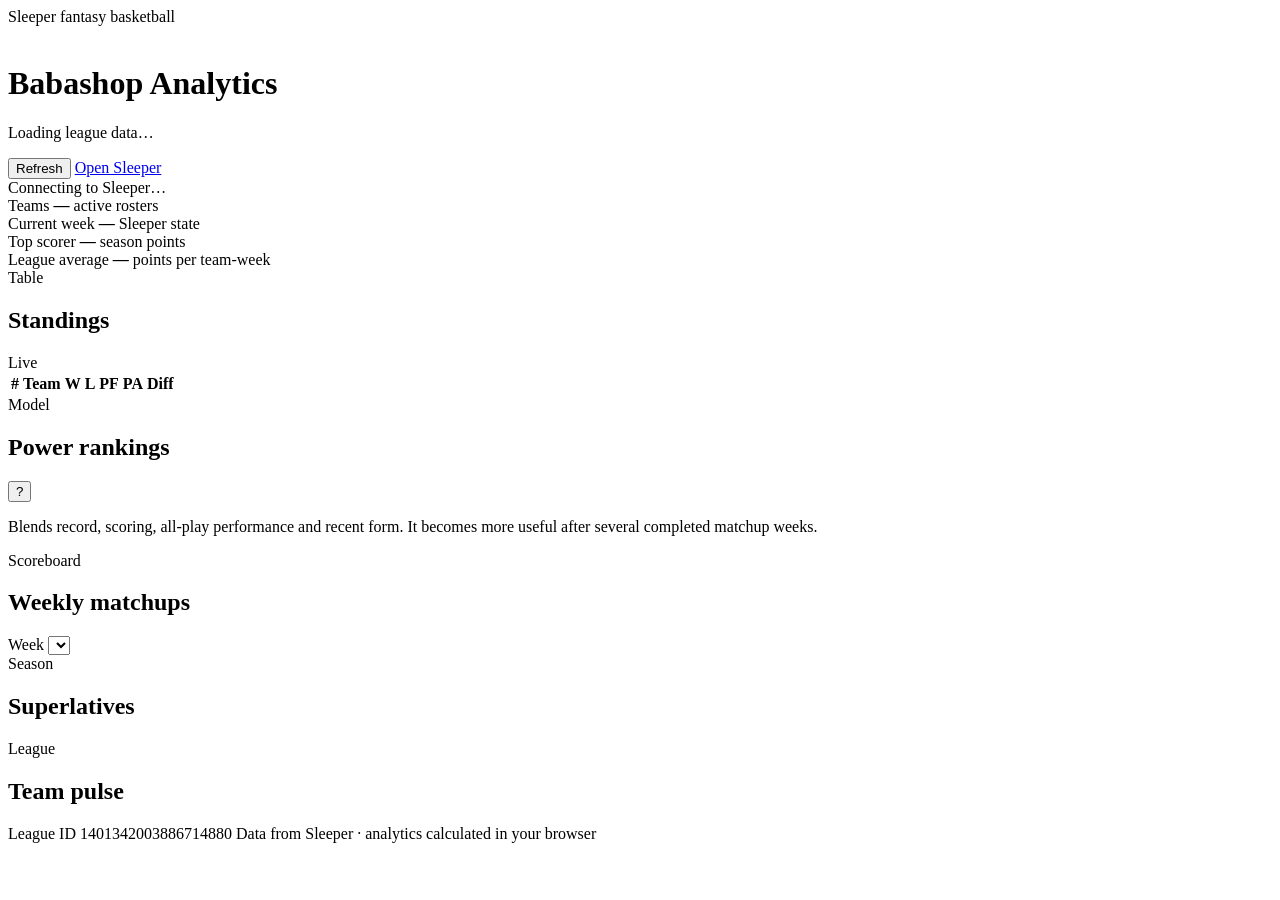
==== index.html @ 0dc66fd7 "Add initial analytics dashboard markup" ====
<!doctype html>
<html lang="en">
<head>
  <meta charset="utf-8" />
  <meta name="viewport" content="width=device-width, initial-scale=1" />
  <meta name="theme-color" content="#0b0d12" />
  <title>Babashop — Sleeper Basketball Analytics</title>
  <meta name="description" content="Simple Sleeper fantasy basketball analytics for the Babashop league." />
  <link rel="stylesheet" href="styles.css" />
</head>
<body>
  <div class="app-shell">
    <header class="hero">
      <div class="hero-copy">
        <div class="eyebrow">Sleeper fantasy basketball</div>
        <div class="league-heading">
          <img id="leagueAvatar" class="league-avatar hidden" alt="" />
          <div>
            <h1 id="leagueName">Babashop Analytics</h1>
            <p id="leagueMeta" class="muted">Loading league data…</p>
          </div>
        </div>
      </div>
      <div class="hero-actions">
        <button id="refreshButton" class="button button-secondary" type="button">Refresh</button>
        <a id="sleeperLink" class="button" href="https://sleeper.com" target="_blank" rel="noreferrer">Open Sleeper</a>
      </div>
    </header>

    <div id="statusBanner" class="status-banner" role="status">Connecting to Sleeper…</div>

    <main id="dashboard" class="dashboard hidden">
      <section class="summary-grid" aria-label="League summary">
        <article class="stat-card">
          <span class="stat-label">Teams</span>
          <strong id="teamCount" class="stat-value">—</strong>
          <span class="stat-note">active rosters</span>
        </article>
        <article class="stat-card">
          <span class="stat-label">Current week</span>
          <strong id="currentWeek" class="stat-value">—</strong>
          <span id="weekNote" class="stat-note">Sleeper state</span>
        </article>
        <article class="stat-card">
          <span class="stat-label">Top scorer</span>
          <strong id="topScorer" class="stat-value stat-value-text">—</strong>
          <span id="topScorerNote" class="stat-note">season points</span>
        </article>
        <article class="stat-card">
          <span class="stat-label">League average</span>
          <strong id="leagueAverage" class="stat-value">—</strong>
          <span class="stat-note">points per team-week</span>
        </article>
      </section>

      <section class="panel-grid panel-grid-wide">
        <article class="panel">
          <div class="section-heading">
            <div>
              <div class="eyebrow">Table</div>
              <h2>Standings</h2>
            </div>
            <span class="pill">Live</span>
          </div>
          <div class="table-wrap">
            <table>
              <thead>
                <tr>
                  <th>#</th>
                  <th>Team</th>
                  <th>W</th>
                  <th>L</th>
                  <th>PF</th>
                  <th>PA</th>
                  <th>Diff</th>
                </tr>
              </thead>
              <tbody id="standingsBody"></tbody>
            </table>
          </div>
        </article>

        <article class="panel">
          <div class="section-heading">
            <div>
              <div class="eyebrow">Model</div>
              <h2>Power rankings</h2>
            </div>
            <button id="powerInfoButton" class="icon-button" type="button" aria-label="How power rankings work">?</button>
          </div>
          <p id="powerInfo" class="panel-note hidden">Blends record, scoring, all-play performance and recent form. It becomes more useful after several completed matchup weeks.</p>
          <div id="powerRankings" class="ranking-list"></div>
        </article>
      </section>

      <section class="panel-grid">
        <article class="panel">
          <div class="section-heading section-heading-wrap">
            <div>
              <div class="eyebrow">Scoreboard</div>
              <h2>Weekly matchups</h2>
            </div>
            <label class="select-label">
              <span>Week</span>
              <select id="weekSelect"></select>
            </label>
          </div>
          <div id="matchups" class="matchup-list"></div>
        </article>

        <article class="panel">
          <div class="section-heading">
            <div>
              <div class="eyebrow">Season</div>
              <h2>Superlatives</h2>
            </div>
          </div>
          <div id="superlatives" class="superlative-list"></div>
        </article>
      </section>

      <section class="panel">
        <div class="section-heading">
          <div>
            <div class="eyebrow">League</div>
            <h2>Team pulse</h2>
          </div>
        </div>
        <div id="teamGrid" class="team-grid"></div>
      </section>

      <footer class="footer">
        <span>League ID 1401342003886714880</span>
        <span>Data from Sleeper · analytics calculated in your browser</span>
      </footer>
    </main>
  </div>

  <script src="app.js" defer></script>
</body>
</html>
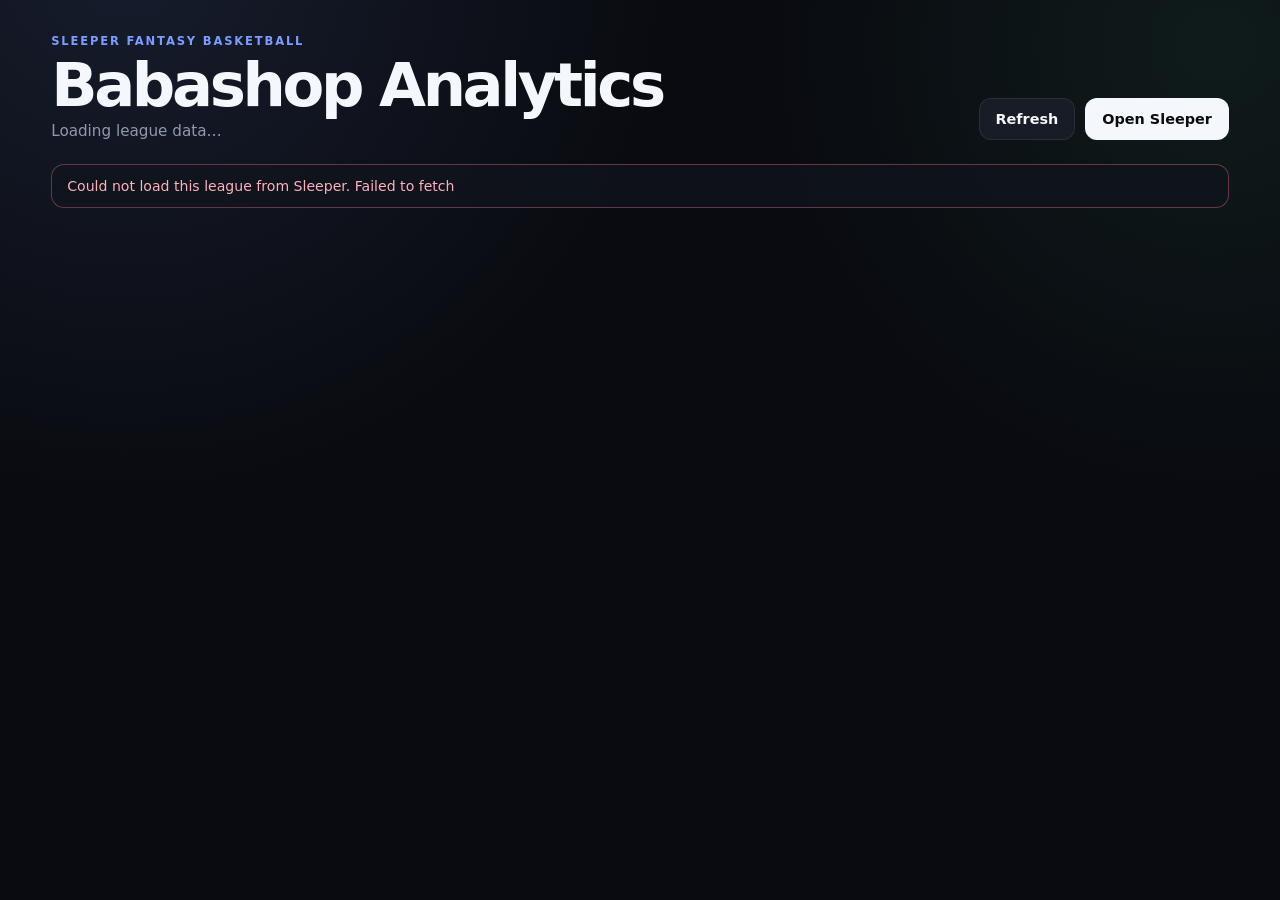
==== commit e50bdf50: "Add draft grades panel and power ranking details" ====
--- a/index.html
+++ b/index.html
@@ -88,9 +88,21 @@
             </div>
             <button id="powerInfoButton" class="icon-button" type="button" aria-label="How power rankings work">?</button>
           </div>
-          <p id="powerInfo" class="panel-note hidden">Blends record, scoring, all-play performance and recent form. It becomes more useful after several completed matchup weeks.</p>
+          <p id="powerInfo" class="panel-note hidden">Preseason rankings use the draft grade. Once games start, the model shifts to record, scoring, all-play performance and recent form; draft strength fades out over the first few scored weeks.</p>
           <div id="powerRankings" class="ranking-list"></div>
         </article>
+      </section>
+
+      <section class="panel">
+        <div class="section-heading">
+          <div>
+            <div class="eyebrow">Draft</div>
+            <h2>Draft grades</h2>
+          </div>
+          <button id="draftInfoButton" class="icon-button" type="button" aria-label="How draft grades work">?</button>
+        </div>
+        <p id="draftInfo" class="panel-note hidden">League-relative grades based mostly on draft value versus Sleeper's player-rank signal, with a smaller positional-balance adjustment. Early reaches count more than late reaches. Picks without usable rank data are excluded instead of guessed.</p>
+        <div id="draftGrades" class="ranking-list"></div>
       </section>
 
       <section class="panel-grid">
--- a/styles.css
+++ b/styles.css
@@ -0,0 +1,331 @@
+:root {
+  color-scheme: dark;
+  --bg: #090b10;
+  --surface: #11151d;
+  --surface-2: #171c26;
+  --surface-3: #1d2430;
+  --line: rgba(255, 255, 255, 0.08);
+  --line-strong: rgba(255, 255, 255, 0.14);
+  --text: #f4f7fb;
+  --muted: #8f9aae;
+  --accent: #7c9cff;
+  --accent-soft: rgba(124, 156, 255, 0.14);
+  --positive: #5bd6a2;
+  --negative: #ff7d8f;
+  --warning: #f5c66d;
+  --radius: 18px;
+  --shadow: 0 18px 55px rgba(0, 0, 0, 0.28);
+}
+
+* { box-sizing: border-box; }
+
+html { background: var(--bg); }
+
+body {
+  margin: 0;
+  min-height: 100vh;
+  font-family: Inter, ui-sans-serif, system-ui, -apple-system, BlinkMacSystemFont, "Segoe UI", sans-serif;
+  background:
+    radial-gradient(circle at 10% -5%, rgba(124, 156, 255, 0.12), transparent 34rem),
+    radial-gradient(circle at 95% 5%, rgba(91, 214, 162, 0.08), transparent 28rem),
+    var(--bg);
+  color: var(--text);
+}
+
+button, select, a { font: inherit; }
+a { color: inherit; }
+
+.hidden { display: none !important; }
+.muted { color: var(--muted); }
+
+.app-shell {
+  width: min(1440px, 100%);
+  margin: 0 auto;
+  padding: 34px clamp(16px, 4vw, 52px) 48px;
+}
+
+.hero {
+  display: flex;
+  align-items: flex-end;
+  justify-content: space-between;
+  gap: 24px;
+  margin-bottom: 24px;
+}
+
+.hero-copy { min-width: 0; }
+
+.eyebrow {
+  margin-bottom: 8px;
+  color: var(--accent);
+  font-size: 0.72rem;
+  font-weight: 800;
+  letter-spacing: 0.16em;
+  text-transform: uppercase;
+}
+
+.league-heading {
+  display: flex;
+  align-items: center;
+  gap: 14px;
+}
+
+.league-avatar,
+.team-avatar {
+  flex: 0 0 auto;
+  border: 1px solid var(--line-strong);
+  border-radius: 14px;
+  background: var(--surface-2);
+  object-fit: cover;
+}
+
+.league-avatar { width: 56px; height: 56px; }
+.team-avatar { width: 38px; height: 38px; border-radius: 12px; }
+
+h1, h2, p { margin-top: 0; }
+
+h1 {
+  margin-bottom: 6px;
+  font-size: clamp(2rem, 5vw, 3.8rem);
+  line-height: 0.98;
+  letter-spacing: -0.055em;
+}
+
+h2 {
+  margin-bottom: 0;
+  font-size: 1.15rem;
+  letter-spacing: -0.02em;
+}
+
+.hero p { margin-bottom: 0; font-size: 0.95rem; }
+
+.hero-actions {
+  display: flex;
+  gap: 10px;
+  flex: 0 0 auto;
+}
+
+.button,
+.icon-button {
+  border: 1px solid transparent;
+  cursor: pointer;
+  transition: transform 140ms ease, border-color 140ms ease, background 140ms ease;
+}
+
+.button {
+  display: inline-flex;
+  align-items: center;
+  justify-content: center;
+  min-height: 42px;
+  padding: 0 16px;
+  border-radius: 12px;
+  background: var(--text);
+  color: #0a0c10;
+  font-size: 0.9rem;
+  font-weight: 800;
+  text-decoration: none;
+}
+
+.button-secondary { background: var(--surface-2); color: var(--text); border-color: var(--line); }
+.button:hover, .icon-button:hover { transform: translateY(-1px); border-color: var(--line-strong); }
+.button:disabled { cursor: default; opacity: 0.6; transform: none; }
+
+.status-banner {
+  margin-bottom: 18px;
+  padding: 13px 15px;
+  border: 1px solid var(--line);
+  border-radius: 13px;
+  background: rgba(17, 21, 29, 0.74);
+  color: var(--muted);
+  font-size: 0.88rem;
+}
+
+.status-banner.error { border-color: rgba(255, 125, 143, 0.35); color: #ffb0bd; }
+.status-banner.success { border-color: rgba(91, 214, 162, 0.24); color: #a7efd0; }
+
+.dashboard { display: grid; gap: 18px; }
+
+.summary-grid {
+  display: grid;
+  grid-template-columns: repeat(4, minmax(0, 1fr));
+  gap: 12px;
+}
+
+.stat-card,
+.panel {
+  border: 1px solid var(--line);
+  background: linear-gradient(180deg, rgba(23, 28, 38, 0.94), rgba(15, 18, 25, 0.96));
+  box-shadow: var(--shadow);
+}
+
+.stat-card {
+  min-height: 138px;
+  padding: 20px;
+  border-radius: 16px;
+  display: flex;
+  flex-direction: column;
+  justify-content: flex-end;
+}
+
+.stat-label, .stat-note { color: var(--muted); }
+.stat-label { margin-bottom: auto; font-size: 0.78rem; font-weight: 700; text-transform: uppercase; letter-spacing: 0.08em; }
+.stat-value { margin: 12px 0 4px; font-size: 2rem; line-height: 1; letter-spacing: -0.05em; }
+.stat-value-text { font-size: clamp(1.25rem, 2.5vw, 1.9rem); overflow: hidden; text-overflow: ellipsis; white-space: nowrap; }
+.stat-note { font-size: 0.78rem; }
+
+.panel-grid {
+  display: grid;
+  grid-template-columns: minmax(0, 1.2fr) minmax(320px, 0.8fr);
+  gap: 18px;
+}
+
+.panel-grid-wide { grid-template-columns: minmax(0, 1.35fr) minmax(320px, 0.65fr); }
+
+.panel { padding: 22px; border-radius: var(--radius); overflow: hidden; }
+
+.section-heading {
+  min-height: 42px;
+  margin-bottom: 18px;
+  display: flex;
+  align-items: center;
+  justify-content: space-between;
+  gap: 14px;
+}
+
+.section-heading .eyebrow { margin-bottom: 5px; }
+.section-heading-wrap { align-items: flex-end; }
+
+.pill {
+  padding: 5px 9px;
+  border-radius: 999px;
+  background: var(--accent-soft);
+  color: #afc0ff;
+  font-size: 0.7rem;
+  font-weight: 800;
+  letter-spacing: 0.05em;
+  text-transform: uppercase;
+}
+
+.icon-button {
+  width: 34px;
+  height: 34px;
+  border-radius: 10px;
+  border-color: var(--line);
+  background: var(--surface-2);
+  color: var(--muted);
+  font-weight: 800;
+}
+
+.panel-note {
+  margin: -8px 0 16px;
+  padding: 12px 13px;
+  border-radius: 11px;
+  background: rgba(124, 156, 255, 0.08);
+  color: var(--muted);
+  font-size: 0.82rem;
+  line-height: 1.45;
+}
+
+.table-wrap { overflow-x: auto; }
+
+table { width: 100%; border-collapse: collapse; font-size: 0.87rem; }
+th, td { padding: 12px 10px; border-bottom: 1px solid var(--line); text-align: right; white-space: nowrap; }
+th { color: var(--muted); font-size: 0.72rem; letter-spacing: 0.06em; text-transform: uppercase; }
+th:nth-child(1), td:nth-child(1), th:nth-child(2), td:nth-child(2) { text-align: left; }
+tbody tr:last-child td { border-bottom: 0; }
+
+.team-cell { display: flex; align-items: center; gap: 10px; min-width: 180px; }
+.team-cell-copy { min-width: 0; }
+.team-name { display: block; overflow: hidden; text-overflow: ellipsis; font-weight: 800; }
+.team-owner { display: block; margin-top: 2px; color: var(--muted); font-size: 0.74rem; overflow: hidden; text-overflow: ellipsis; }
+
+.diff-positive { color: var(--positive); }
+.diff-negative { color: var(--negative); }
+
+.ranking-list, .matchup-list, .superlative-list { display: grid; gap: 10px; }
+
+.ranking-row,
+.matchup-card,
+.superlative-row,
+.team-card {
+  border: 1px solid var(--line);
+  background: rgba(255, 255, 255, 0.025);
+}
+
+.ranking-row {
+  display: grid;
+  grid-template-columns: 30px minmax(0, 1fr) auto;
+  align-items: center;
+  gap: 11px;
+  padding: 11px 12px;
+  border-radius: 13px;
+}
+
+.rank-number { color: var(--muted); font-size: 0.82rem; font-weight: 800; }
+.rank-copy { min-width: 0; }
+.rank-name { display: block; overflow: hidden; text-overflow: ellipsis; white-space: nowrap; font-size: 0.9rem; font-weight: 800; }
+.rank-detail { display: block; margin-top: 3px; color: var(--muted); font-size: 0.72rem; }
+.rank-score { min-width: 46px; text-align: right; color: var(--accent); font-size: 1.12rem; font-weight: 900; letter-spacing: -0.04em; }
+
+.select-label { display: flex; align-items: center; gap: 8px; color: var(--muted); font-size: 0.76rem; }
+select { min-height: 34px; padding: 0 30px 0 10px; border: 1px solid var(--line); border-radius: 9px; background: var(--surface-2); color: var(--text); }
+
+.matchup-card { padding: 14px; border-radius: 14px; }
+.matchup-team { display: grid; grid-template-columns: minmax(0, 1fr) auto; align-items: center; gap: 10px; }
+.matchup-team + .matchup-team { margin-top: 10px; padding-top: 10px; border-top: 1px solid var(--line); }
+.matchup-team-name { overflow: hidden; text-overflow: ellipsis; white-space: nowrap; font-size: 0.88rem; font-weight: 800; }
+.matchup-score { font-variant-numeric: tabular-nums; font-size: 1.02rem; font-weight: 900; }
+.matchup-score.winner { color: var(--positive); }
+
+.superlative-row { padding: 14px; border-radius: 13px; }
+.superlative-label { display: block; margin-bottom: 5px; color: var(--muted); font-size: 0.71rem; letter-spacing: 0.07em; text-transform: uppercase; }
+.superlative-value { display: block; font-size: 0.95rem; font-weight: 800; }
+.superlative-detail { display: block; margin-top: 4px; color: var(--muted); font-size: 0.75rem; }
+
+.team-grid { display: grid; grid-template-columns: repeat(3, minmax(0, 1fr)); gap: 12px; }
+.team-card { padding: 15px; border-radius: 14px; }
+.team-card-top { display: flex; align-items: center; gap: 10px; margin-bottom: 14px; }
+.team-card-copy { min-width: 0; }
+.team-card-name { display: block; overflow: hidden; text-overflow: ellipsis; white-space: nowrap; font-weight: 850; }
+.team-card-owner { display: block; margin-top: 2px; overflow: hidden; text-overflow: ellipsis; white-space: nowrap; color: var(--muted); font-size: 0.75rem; }
+.team-metrics { display: grid; grid-template-columns: repeat(3, 1fr); gap: 8px; }
+.team-metric { padding: 9px; border-radius: 10px; background: rgba(255,255,255,0.03); }
+.team-metric-label { display: block; color: var(--muted); font-size: 0.66rem; text-transform: uppercase; letter-spacing: 0.06em; }
+.team-metric-value { display: block; margin-top: 4px; font-size: 0.9rem; font-weight: 850; }
+.form-row { display: flex; gap: 4px; margin-top: 12px; }
+.form-dot { width: 20px; height: 20px; display: inline-flex; align-items: center; justify-content: center; border-radius: 6px; background: var(--surface-3); color: var(--muted); font-size: 0.64rem; font-weight: 900; }
+.form-dot.win { background: rgba(91,214,162,0.12); color: var(--positive); }
+.form-dot.loss { background: rgba(255,125,143,0.12); color: var(--negative); }
+.form-dot.tie { background: rgba(245,198,109,0.12); color: var(--warning); }
+
+.empty-state { padding: 20px 12px; border: 1px dashed var(--line-strong); border-radius: 13px; color: var(--muted); font-size: 0.84rem; text-align: center; }
+
+.footer {
+  display: flex;
+  justify-content: space-between;
+  gap: 16px;
+  padding: 4px 2px 0;
+  color: #687386;
+  font-size: 0.72rem;
+}
+
+@media (max-width: 980px) {
+  .summary-grid { grid-template-columns: repeat(2, minmax(0, 1fr)); }
+  .panel-grid, .panel-grid-wide { grid-template-columns: 1fr; }
+  .team-grid { grid-template-columns: repeat(2, minmax(0, 1fr)); }
+}
+
+@media (max-width: 640px) {
+  .app-shell { padding-top: 22px; }
+  .hero { align-items: flex-start; flex-direction: column; }
+  .hero-actions { width: 100%; }
+  .hero-actions .button { flex: 1; }
+  .league-avatar { width: 46px; height: 46px; }
+  h1 { font-size: 2.05rem; }
+  .summary-grid { grid-template-columns: 1fr 1fr; }
+  .stat-card { min-height: 122px; padding: 15px; }
+  .stat-value { font-size: 1.6rem; }
+  .stat-value-text { font-size: 1.1rem; }
+  .panel { padding: 17px; }
+  .team-grid { grid-template-columns: 1fr; }
+  .footer { flex-direction: column; }
+}
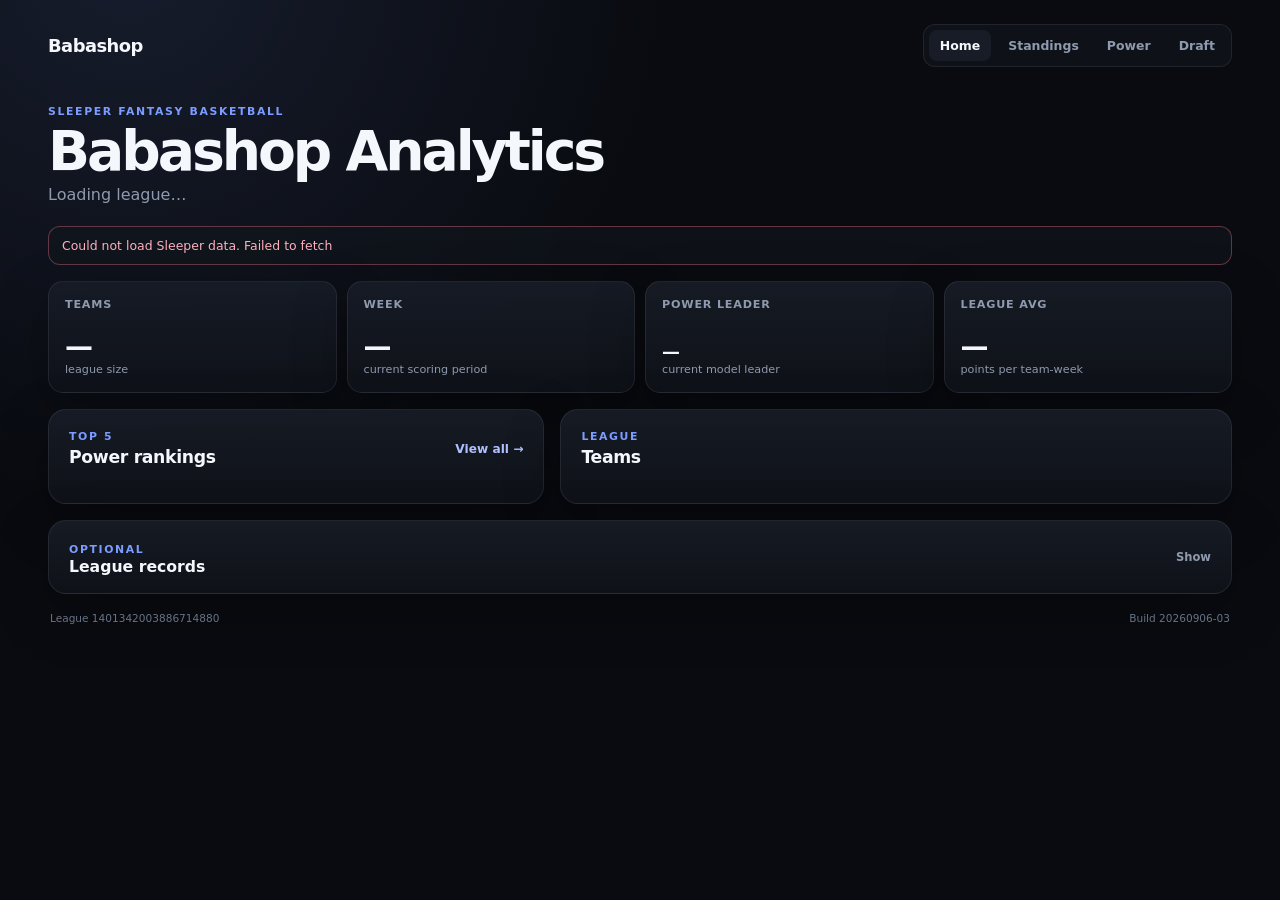
==== commit 48c60bc4: "Split analytics into focused league and team pages" ====
--- a/index.html
+++ b/index.html
@@ -1,153 +1,49 @@
 <!doctype html>
 <html lang="en">
 <head>
-  <meta charset="utf-8" />
-  <meta name="viewport" content="width=device-width, initial-scale=1" />
-  <meta name="theme-color" content="#0b0d12" />
-  <title>Babashop — Sleeper Basketball Analytics</title>
-  <meta name="description" content="Simple Sleeper fantasy basketball analytics for the Babashop league." />
-  <link rel="stylesheet" href="styles.css" />
+  <meta charset="utf-8">
+  <meta name="viewport" content="width=device-width, initial-scale=1">
+  <meta http-equiv="Cache-Control" content="no-cache, no-store, must-revalidate">
+  <meta http-equiv="Pragma" content="no-cache">
+  <meta http-equiv="Expires" content="0">
+  <meta name="theme-color" content="#090b10">
+  <title>Babashop — Fantasy Basketball Analytics</title>
+  <link rel="stylesheet" href="styles.css?v=20260906-03">
 </head>
-<body>
+<body data-page="home" class="loading">
   <div class="app-shell">
-    <header class="hero">
-      <div class="hero-copy">
-        <div class="eyebrow">Sleeper fantasy basketball</div>
-        <div class="league-heading">
-          <img id="leagueAvatar" class="league-avatar hidden" alt="" />
-          <div>
-            <h1 id="leagueName">Babashop Analytics</h1>
-            <p id="leagueMeta" class="muted">Loading league data…</p>
-          </div>
-        </div>
+    <header class="topbar">
+      <a class="brand" href="index.html?v=20260906-03">Babashop</a>
+      <nav class="nav">
+        <a class="active" href="index.html?v=20260906-03">Home</a>
+        <a href="standings.html?v=20260906-03">Standings</a>
+        <a href="power.html?v=20260906-03">Power</a>
+        <a href="draft.html?v=20260906-03">Draft</a>
+      </nav>
+    </header>
+    <section class="hero compact-hero">
+      <div class="league-heading">
+        <img id="leagueAvatar" class="league-avatar hidden" alt="">
+        <div><div class="eyebrow">Sleeper fantasy basketball</div><h1 id="leagueName">Babashop Analytics</h1><p id="leagueMeta" class="muted">Loading league…</p></div>
       </div>
-      <div class="hero-actions">
-        <button id="refreshButton" class="button button-secondary" type="button">Refresh</button>
-        <a id="sleeperLink" class="button" href="https://sleeper.com" target="_blank" rel="noreferrer">Open Sleeper</a>
-      </div>
-    </header>
-
-    <div id="statusBanner" class="status-banner" role="status">Connecting to Sleeper…</div>
-
-    <main id="dashboard" class="dashboard hidden">
-      <section class="summary-grid" aria-label="League summary">
-        <article class="stat-card">
-          <span class="stat-label">Teams</span>
-          <strong id="teamCount" class="stat-value">—</strong>
-          <span class="stat-note">active rosters</span>
-        </article>
-        <article class="stat-card">
-          <span class="stat-label">Current week</span>
-          <strong id="currentWeek" class="stat-value">—</strong>
-          <span id="weekNote" class="stat-note">Sleeper state</span>
-        </article>
-        <article class="stat-card">
-          <span class="stat-label">Top scorer</span>
-          <strong id="topScorer" class="stat-value stat-value-text">—</strong>
-          <span id="topScorerNote" class="stat-note">season points</span>
-        </article>
-        <article class="stat-card">
-          <span class="stat-label">League average</span>
-          <strong id="leagueAverage" class="stat-value">—</strong>
-          <span class="stat-note">points per team-week</span>
-        </article>
+    </section>
+    <div id="statusBanner" class="status-banner">Loading Sleeper data…</div>
+    <main class="dashboard">
+      <section class="summary-grid">
+        <article class="stat-card"><span class="stat-label">Teams</span><strong id="teamCount" class="stat-value">—</strong><span class="stat-note">league size</span></article>
+        <article class="stat-card"><span class="stat-label">Week</span><strong id="currentWeek" class="stat-value">—</strong><span class="stat-note">current scoring period</span></article>
+        <article class="stat-card"><span class="stat-label">Power leader</span><strong id="powerLeader" class="stat-value stat-value-text">—</strong><span id="powerLeaderNote" class="stat-note">current model leader</span></article>
+        <article class="stat-card"><span class="stat-label">League avg</span><strong id="leagueAverage" class="stat-value">—</strong><span class="stat-note">points per team-week</span></article>
       </section>
-
-      <section class="panel-grid panel-grid-wide">
-        <article class="panel">
-          <div class="section-heading">
-            <div>
-              <div class="eyebrow">Table</div>
-              <h2>Standings</h2>
-            </div>
-            <span class="pill">Live</span>
-          </div>
-          <div class="table-wrap">
-            <table>
-              <thead>
-                <tr>
-                  <th>#</th>
-                  <th>Team</th>
-                  <th>W</th>
-                  <th>L</th>
-                  <th>PF</th>
-                  <th>PA</th>
-                  <th>Diff</th>
-                </tr>
-              </thead>
-              <tbody id="standingsBody"></tbody>
-            </table>
-          </div>
-        </article>
-
-        <article class="panel">
-          <div class="section-heading">
-            <div>
-              <div class="eyebrow">Model</div>
-              <h2>Power rankings</h2>
-            </div>
-            <button id="powerInfoButton" class="icon-button" type="button" aria-label="How power rankings work">?</button>
-          </div>
-          <p id="powerInfo" class="panel-note hidden">Preseason rankings use the draft grade. Once games start, the model shifts to record, scoring, all-play performance and recent form; draft strength fades out over the first few scored weeks.</p>
-          <div id="powerRankings" class="ranking-list"></div>
-        </article>
+      <section class="panel-grid home-grid">
+        <article class="panel"><div class="section-heading"><div><div class="eyebrow">Top 5</div><h2>Power rankings</h2></div><a class="text-link" href="power.html?v=20260906-03">View all →</a></div><div id="powerPreview" class="ranking-list"></div></article>
+        <article class="panel"><div class="section-heading"><div><div class="eyebrow">League</div><h2>Teams</h2></div></div><div id="teamDirectory" class="directory-grid"></div></article>
       </section>
-
-      <section class="panel">
-        <div class="section-heading">
-          <div>
-            <div class="eyebrow">Draft</div>
-            <h2>Draft grades</h2>
-          </div>
-          <button id="draftInfoButton" class="icon-button" type="button" aria-label="How draft grades work">?</button>
-        </div>
-        <p id="draftInfo" class="panel-note hidden">League-relative grades based mostly on draft value versus Sleeper's player-rank signal, with a smaller positional-balance adjustment. Early reaches count more than late reaches. Picks without usable rank data are excluded instead of guessed.</p>
-        <div id="draftGrades" class="ranking-list"></div>
-      </section>
-
-      <section class="panel-grid">
-        <article class="panel">
-          <div class="section-heading section-heading-wrap">
-            <div>
-              <div class="eyebrow">Scoreboard</div>
-              <h2>Weekly matchups</h2>
-            </div>
-            <label class="select-label">
-              <span>Week</span>
-              <select id="weekSelect"></select>
-            </label>
-          </div>
-          <div id="matchups" class="matchup-list"></div>
-        </article>
-
-        <article class="panel">
-          <div class="section-heading">
-            <div>
-              <div class="eyebrow">Season</div>
-              <h2>Superlatives</h2>
-            </div>
-          </div>
-          <div id="superlatives" class="superlative-list"></div>
-        </article>
-      </section>
-
-      <section class="panel">
-        <div class="section-heading">
-          <div>
-            <div class="eyebrow">League</div>
-            <h2>Team pulse</h2>
-          </div>
-        </div>
-        <div id="teamGrid" class="team-grid"></div>
-      </section>
-
-      <footer class="footer">
-        <span>League ID 1401342003886714880</span>
-        <span>Data from Sleeper · analytics calculated in your browser</span>
-      </footer>
+      <details class="panel collapsible-panel"><summary><span><span class="eyebrow">Optional</span><strong>League records</strong></span><span class="summary-hint">Show</span></summary><div id="homeExtras" class="mini-stat-grid details-content"></div></details>
     </main>
+    <footer class="footer">League 1401342003886714880 <span>Build 20260906-03</span></footer>
   </div>
-
-  <script src="app.js" defer></script>
+  <script src="common.js?v=20260906-03" defer></script>
+  <script src="page.js?v=20260906-03" defer></script>
 </body>
-</html>
+</html>
--- a/styles.css
+++ b/styles.css
@@ -1,331 +1,14 @@
-:root {
-  color-scheme: dark;
-  --bg: #090b10;
-  --surface: #11151d;
-  --surface-2: #171c26;
-  --surface-3: #1d2430;
-  --line: rgba(255, 255, 255, 0.08);
-  --line-strong: rgba(255, 255, 255, 0.14);
-  --text: #f4f7fb;
-  --muted: #8f9aae;
-  --accent: #7c9cff;
-  --accent-soft: rgba(124, 156, 255, 0.14);
-  --positive: #5bd6a2;
-  --negative: #ff7d8f;
-  --warning: #f5c66d;
-  --radius: 18px;
-  --shadow: 0 18px 55px rgba(0, 0, 0, 0.28);
-}
-
-* { box-sizing: border-box; }
-
-html { background: var(--bg); }
-
-body {
-  margin: 0;
-  min-height: 100vh;
-  font-family: Inter, ui-sans-serif, system-ui, -apple-system, BlinkMacSystemFont, "Segoe UI", sans-serif;
-  background:
-    radial-gradient(circle at 10% -5%, rgba(124, 156, 255, 0.12), transparent 34rem),
-    radial-gradient(circle at 95% 5%, rgba(91, 214, 162, 0.08), transparent 28rem),
-    var(--bg);
-  color: var(--text);
-}
-
-button, select, a { font: inherit; }
-a { color: inherit; }
-
-.hidden { display: none !important; }
-.muted { color: var(--muted); }
-
-.app-shell {
-  width: min(1440px, 100%);
-  margin: 0 auto;
-  padding: 34px clamp(16px, 4vw, 52px) 48px;
-}
-
-.hero {
-  display: flex;
-  align-items: flex-end;
-  justify-content: space-between;
-  gap: 24px;
-  margin-bottom: 24px;
-}
-
-.hero-copy { min-width: 0; }
-
-.eyebrow {
-  margin-bottom: 8px;
-  color: var(--accent);
-  font-size: 0.72rem;
-  font-weight: 800;
-  letter-spacing: 0.16em;
-  text-transform: uppercase;
-}
-
-.league-heading {
-  display: flex;
-  align-items: center;
-  gap: 14px;
-}
-
-.league-avatar,
-.team-avatar {
-  flex: 0 0 auto;
-  border: 1px solid var(--line-strong);
-  border-radius: 14px;
-  background: var(--surface-2);
-  object-fit: cover;
-}
-
-.league-avatar { width: 56px; height: 56px; }
-.team-avatar { width: 38px; height: 38px; border-radius: 12px; }
-
-h1, h2, p { margin-top: 0; }
-
-h1 {
-  margin-bottom: 6px;
-  font-size: clamp(2rem, 5vw, 3.8rem);
-  line-height: 0.98;
-  letter-spacing: -0.055em;
-}
-
-h2 {
-  margin-bottom: 0;
-  font-size: 1.15rem;
-  letter-spacing: -0.02em;
-}
-
-.hero p { margin-bottom: 0; font-size: 0.95rem; }
-
-.hero-actions {
-  display: flex;
-  gap: 10px;
-  flex: 0 0 auto;
-}
-
-.button,
-.icon-button {
-  border: 1px solid transparent;
-  cursor: pointer;
-  transition: transform 140ms ease, border-color 140ms ease, background 140ms ease;
-}
-
-.button {
-  display: inline-flex;
-  align-items: center;
-  justify-content: center;
-  min-height: 42px;
-  padding: 0 16px;
-  border-radius: 12px;
-  background: var(--text);
-  color: #0a0c10;
-  font-size: 0.9rem;
-  font-weight: 800;
-  text-decoration: none;
-}
-
-.button-secondary { background: var(--surface-2); color: var(--text); border-color: var(--line); }
-.button:hover, .icon-button:hover { transform: translateY(-1px); border-color: var(--line-strong); }
-.button:disabled { cursor: default; opacity: 0.6; transform: none; }
-
-.status-banner {
-  margin-bottom: 18px;
-  padding: 13px 15px;
-  border: 1px solid var(--line);
-  border-radius: 13px;
-  background: rgba(17, 21, 29, 0.74);
-  color: var(--muted);
-  font-size: 0.88rem;
-}
-
-.status-banner.error { border-color: rgba(255, 125, 143, 0.35); color: #ffb0bd; }
-.status-banner.success { border-color: rgba(91, 214, 162, 0.24); color: #a7efd0; }
-
-.dashboard { display: grid; gap: 18px; }
-
-.summary-grid {
-  display: grid;
-  grid-template-columns: repeat(4, minmax(0, 1fr));
-  gap: 12px;
-}
-
-.stat-card,
-.panel {
-  border: 1px solid var(--line);
-  background: linear-gradient(180deg, rgba(23, 28, 38, 0.94), rgba(15, 18, 25, 0.96));
-  box-shadow: var(--shadow);
-}
-
-.stat-card {
-  min-height: 138px;
-  padding: 20px;
-  border-radius: 16px;
-  display: flex;
-  flex-direction: column;
-  justify-content: flex-end;
-}
-
-.stat-label, .stat-note { color: var(--muted); }
-.stat-label { margin-bottom: auto; font-size: 0.78rem; font-weight: 700; text-transform: uppercase; letter-spacing: 0.08em; }
-.stat-value { margin: 12px 0 4px; font-size: 2rem; line-height: 1; letter-spacing: -0.05em; }
-.stat-value-text { font-size: clamp(1.25rem, 2.5vw, 1.9rem); overflow: hidden; text-overflow: ellipsis; white-space: nowrap; }
-.stat-note { font-size: 0.78rem; }
-
-.panel-grid {
-  display: grid;
-  grid-template-columns: minmax(0, 1.2fr) minmax(320px, 0.8fr);
-  gap: 18px;
-}
-
-.panel-grid-wide { grid-template-columns: minmax(0, 1.35fr) minmax(320px, 0.65fr); }
-
-.panel { padding: 22px; border-radius: var(--radius); overflow: hidden; }
-
-.section-heading {
-  min-height: 42px;
-  margin-bottom: 18px;
-  display: flex;
-  align-items: center;
-  justify-content: space-between;
-  gap: 14px;
-}
-
-.section-heading .eyebrow { margin-bottom: 5px; }
-.section-heading-wrap { align-items: flex-end; }
-
-.pill {
-  padding: 5px 9px;
-  border-radius: 999px;
-  background: var(--accent-soft);
-  color: #afc0ff;
-  font-size: 0.7rem;
-  font-weight: 800;
-  letter-spacing: 0.05em;
-  text-transform: uppercase;
-}
-
-.icon-button {
-  width: 34px;
-  height: 34px;
-  border-radius: 10px;
-  border-color: var(--line);
-  background: var(--surface-2);
-  color: var(--muted);
-  font-weight: 800;
-}
-
-.panel-note {
-  margin: -8px 0 16px;
-  padding: 12px 13px;
-  border-radius: 11px;
-  background: rgba(124, 156, 255, 0.08);
-  color: var(--muted);
-  font-size: 0.82rem;
-  line-height: 1.45;
-}
-
-.table-wrap { overflow-x: auto; }
-
-table { width: 100%; border-collapse: collapse; font-size: 0.87rem; }
-th, td { padding: 12px 10px; border-bottom: 1px solid var(--line); text-align: right; white-space: nowrap; }
-th { color: var(--muted); font-size: 0.72rem; letter-spacing: 0.06em; text-transform: uppercase; }
-th:nth-child(1), td:nth-child(1), th:nth-child(2), td:nth-child(2) { text-align: left; }
-tbody tr:last-child td { border-bottom: 0; }
-
-.team-cell { display: flex; align-items: center; gap: 10px; min-width: 180px; }
-.team-cell-copy { min-width: 0; }
-.team-name { display: block; overflow: hidden; text-overflow: ellipsis; font-weight: 800; }
-.team-owner { display: block; margin-top: 2px; color: var(--muted); font-size: 0.74rem; overflow: hidden; text-overflow: ellipsis; }
-
-.diff-positive { color: var(--positive); }
-.diff-negative { color: var(--negative); }
-
-.ranking-list, .matchup-list, .superlative-list { display: grid; gap: 10px; }
-
-.ranking-row,
-.matchup-card,
-.superlative-row,
-.team-card {
-  border: 1px solid var(--line);
-  background: rgba(255, 255, 255, 0.025);
-}
-
-.ranking-row {
-  display: grid;
-  grid-template-columns: 30px minmax(0, 1fr) auto;
-  align-items: center;
-  gap: 11px;
-  padding: 11px 12px;
-  border-radius: 13px;
-}
-
-.rank-number { color: var(--muted); font-size: 0.82rem; font-weight: 800; }
-.rank-copy { min-width: 0; }
-.rank-name { display: block; overflow: hidden; text-overflow: ellipsis; white-space: nowrap; font-size: 0.9rem; font-weight: 800; }
-.rank-detail { display: block; margin-top: 3px; color: var(--muted); font-size: 0.72rem; }
-.rank-score { min-width: 46px; text-align: right; color: var(--accent); font-size: 1.12rem; font-weight: 900; letter-spacing: -0.04em; }
-
-.select-label { display: flex; align-items: center; gap: 8px; color: var(--muted); font-size: 0.76rem; }
-select { min-height: 34px; padding: 0 30px 0 10px; border: 1px solid var(--line); border-radius: 9px; background: var(--surface-2); color: var(--text); }
-
-.matchup-card { padding: 14px; border-radius: 14px; }
-.matchup-team { display: grid; grid-template-columns: minmax(0, 1fr) auto; align-items: center; gap: 10px; }
-.matchup-team + .matchup-team { margin-top: 10px; padding-top: 10px; border-top: 1px solid var(--line); }
-.matchup-team-name { overflow: hidden; text-overflow: ellipsis; white-space: nowrap; font-size: 0.88rem; font-weight: 800; }
-.matchup-score { font-variant-numeric: tabular-nums; font-size: 1.02rem; font-weight: 900; }
-.matchup-score.winner { color: var(--positive); }
-
-.superlative-row { padding: 14px; border-radius: 13px; }
-.superlative-label { display: block; margin-bottom: 5px; color: var(--muted); font-size: 0.71rem; letter-spacing: 0.07em; text-transform: uppercase; }
-.superlative-value { display: block; font-size: 0.95rem; font-weight: 800; }
-.superlative-detail { display: block; margin-top: 4px; color: var(--muted); font-size: 0.75rem; }
-
-.team-grid { display: grid; grid-template-columns: repeat(3, minmax(0, 1fr)); gap: 12px; }
-.team-card { padding: 15px; border-radius: 14px; }
-.team-card-top { display: flex; align-items: center; gap: 10px; margin-bottom: 14px; }
-.team-card-copy { min-width: 0; }
-.team-card-name { display: block; overflow: hidden; text-overflow: ellipsis; white-space: nowrap; font-weight: 850; }
-.team-card-owner { display: block; margin-top: 2px; overflow: hidden; text-overflow: ellipsis; white-space: nowrap; color: var(--muted); font-size: 0.75rem; }
-.team-metrics { display: grid; grid-template-columns: repeat(3, 1fr); gap: 8px; }
-.team-metric { padding: 9px; border-radius: 10px; background: rgba(255,255,255,0.03); }
-.team-metric-label { display: block; color: var(--muted); font-size: 0.66rem; text-transform: uppercase; letter-spacing: 0.06em; }
-.team-metric-value { display: block; margin-top: 4px; font-size: 0.9rem; font-weight: 850; }
-.form-row { display: flex; gap: 4px; margin-top: 12px; }
-.form-dot { width: 20px; height: 20px; display: inline-flex; align-items: center; justify-content: center; border-radius: 6px; background: var(--surface-3); color: var(--muted); font-size: 0.64rem; font-weight: 900; }
-.form-dot.win { background: rgba(91,214,162,0.12); color: var(--positive); }
-.form-dot.loss { background: rgba(255,125,143,0.12); color: var(--negative); }
-.form-dot.tie { background: rgba(245,198,109,0.12); color: var(--warning); }
-
-.empty-state { padding: 20px 12px; border: 1px dashed var(--line-strong); border-radius: 13px; color: var(--muted); font-size: 0.84rem; text-align: center; }
-
-.footer {
-  display: flex;
-  justify-content: space-between;
-  gap: 16px;
-  padding: 4px 2px 0;
-  color: #687386;
-  font-size: 0.72rem;
-}
-
-@media (max-width: 980px) {
-  .summary-grid { grid-template-columns: repeat(2, minmax(0, 1fr)); }
-  .panel-grid, .panel-grid-wide { grid-template-columns: 1fr; }
-  .team-grid { grid-template-columns: repeat(2, minmax(0, 1fr)); }
-}
-
-@media (max-width: 640px) {
-  .app-shell { padding-top: 22px; }
-  .hero { align-items: flex-start; flex-direction: column; }
-  .hero-actions { width: 100%; }
-  .hero-actions .button { flex: 1; }
-  .league-avatar { width: 46px; height: 46px; }
-  h1 { font-size: 2.05rem; }
-  .summary-grid { grid-template-columns: 1fr 1fr; }
-  .stat-card { min-height: 122px; padding: 15px; }
-  .stat-value { font-size: 1.6rem; }
-  .stat-value-text { font-size: 1.1rem; }
-  .panel { padding: 17px; }
-  .team-grid { grid-template-columns: 1fr; }
-  .footer { flex-direction: column; }
-}
+:root{color-scheme:dark;--bg:#090b10;--surface:#11151d;--surface2:#171c26;--line:rgba(255,255,255,.08);--line2:rgba(255,255,255,.14);--text:#f4f7fb;--muted:#8f9aae;--accent:#7c9cff;--accent-soft:rgba(124,156,255,.14);--positive:#5bd6a2;--negative:#ff7d8f;--warning:#f5c66d;--radius:18px;--shadow:0 18px 55px rgba(0,0,0,.28)}
+*{box-sizing:border-box}html{background:var(--bg)}body{margin:0;min-height:100vh;font-family:Inter,ui-sans-serif,system-ui,-apple-system,BlinkMacSystemFont,"Segoe UI",sans-serif;background:radial-gradient(circle at 10% -5%,rgba(124,156,255,.12),transparent 34rem),var(--bg);color:var(--text)}a{color:inherit}button,select{font:inherit}.hidden{display:none!important}.muted{color:var(--muted)}
+.app-shell{width:min(1360px,100%);margin:0 auto;padding:24px clamp(16px,4vw,48px) 44px}.topbar{display:flex;align-items:center;justify-content:space-between;gap:18px;margin-bottom:34px}.brand{font-size:1.12rem;font-weight:900;letter-spacing:-.03em;text-decoration:none}.nav{display:flex;gap:6px;padding:5px;border:1px solid var(--line);border-radius:12px;background:rgba(17,21,29,.72);overflow-x:auto}.nav a{padding:8px 11px;border-radius:8px;color:var(--muted);font-size:.78rem;font-weight:800;text-decoration:none;white-space:nowrap}.nav a.active,.nav a:hover{background:var(--surface2);color:var(--text)}
+.hero,.page-heading,.team-hero{margin-bottom:20px}.compact-hero{padding:4px 0 2px}.league-heading,.team-hero{display:flex;align-items:center;gap:14px}.league-avatar,.team-avatar,.team-hero-avatar{flex:0 0 auto;border:1px solid var(--line2);background:var(--surface2);object-fit:cover}.league-avatar{width:54px;height:54px;border-radius:15px}.team-avatar{width:38px;height:38px;border-radius:12px}.team-hero-avatar{width:68px;height:68px;border-radius:18px}.eyebrow{margin-bottom:6px;color:var(--accent);font-size:.68rem;font-weight:850;letter-spacing:.15em;text-transform:uppercase}h1,h2,p{margin-top:0}h1{margin-bottom:6px;font-size:clamp(2rem,5vw,3.45rem);line-height:1;letter-spacing:-.055em}h2{margin-bottom:0;font-size:1.08rem;letter-spacing:-.02em}.page-heading p,.hero p,.team-hero p{margin-bottom:0}
+.status-banner{margin-bottom:16px;padding:11px 13px;border:1px solid var(--line);border-radius:12px;background:rgba(17,21,29,.72);color:var(--muted);font-size:.78rem}.status-banner.success{border-color:rgba(91,214,162,.22);color:#a7efd0}.status-banner.error{border-color:rgba(255,125,143,.35);color:#ffb0bd}.dashboard{display:grid;gap:16px}.summary-grid{display:grid;grid-template-columns:repeat(4,minmax(0,1fr));gap:10px}.stat-card,.panel{border:1px solid var(--line);background:linear-gradient(180deg,rgba(23,28,38,.94),rgba(15,18,25,.96));box-shadow:var(--shadow)}.stat-card{min-height:112px;padding:16px;border-radius:15px;display:flex;flex-direction:column;justify-content:flex-end}.stat-label,.stat-note{color:var(--muted)}.stat-label{margin-bottom:auto;font-size:.7rem;font-weight:800;text-transform:uppercase;letter-spacing:.07em}.stat-value{margin:10px 0 2px;font-size:1.75rem;line-height:1;letter-spacing:-.045em}.stat-value-text{font-size:1.12rem;white-space:nowrap;overflow:hidden;text-overflow:ellipsis}.stat-note{font-size:.7rem}.panel{padding:20px;border-radius:var(--radius);overflow:hidden}.panel-grid{display:grid;grid-template-columns:repeat(2,minmax(0,1fr));gap:16px}.home-grid{grid-template-columns:minmax(0,.85fr) minmax(0,1.15fr)}.section-heading{display:flex;align-items:center;justify-content:space-between;gap:14px;margin-bottom:16px}.section-heading .eyebrow{margin-bottom:4px}.text-link{color:#afc0ff;font-size:.76rem;font-weight:800;text-decoration:none}.pill{padding:5px 8px;border-radius:999px;background:var(--accent-soft);color:#afc0ff;font-size:.65rem;font-weight:850;text-transform:uppercase;letter-spacing:.05em}
+.ranking-list,.matchup-list,.form-list,.draft-list,.roster-list{display:grid;gap:9px}.ranking-row{display:grid;grid-template-columns:28px minmax(0,1fr) auto;align-items:center;gap:10px;padding:10px 11px;border:1px solid var(--line);border-radius:12px;background:rgba(255,255,255,.025)}.ranking-link{text-decoration:none}.ranking-link:hover{border-color:var(--line2);background:rgba(255,255,255,.04)}.ranking-row-large{padding:14px}.rank-number{color:var(--muted);font-size:.76rem;font-weight:850}.rank-copy{min-width:0}.rank-name{display:block;overflow:hidden;text-overflow:ellipsis;white-space:nowrap;font-size:.88rem;font-weight:850}.rank-detail{display:block;margin-top:2px;color:var(--muted);font-size:.69rem}.rank-score{min-width:42px;text-align:right;color:var(--accent);font-size:1.06rem;font-weight:900}.directory-grid{display:grid;grid-template-columns:repeat(2,minmax(0,1fr));gap:8px}.directory-card{display:flex;align-items:center;justify-content:space-between;gap:8px;padding:10px;border:1px solid var(--line);border-radius:12px;background:rgba(255,255,255,.025);text-decoration:none}.directory-card:hover{border-color:var(--line2)}.directory-arrow{color:var(--muted)}.team-cell{display:flex;align-items:center;gap:9px;min-width:0}.team-link{text-decoration:none}.team-cell-copy{min-width:0}.team-name,.team-owner{display:block;overflow:hidden;text-overflow:ellipsis;white-space:nowrap}.team-name{font-size:.82rem;font-weight:850}.team-owner{margin-top:2px;color:var(--muted);font-size:.68rem}
+.table-wrap{overflow-x:auto}table{width:100%;border-collapse:collapse;font-size:.82rem}th,td{padding:11px 9px;border-bottom:1px solid var(--line);text-align:right;white-space:nowrap}th{color:var(--muted);font-size:.67rem;letter-spacing:.06em;text-transform:uppercase}th:nth-child(1),td:nth-child(1),th:nth-child(2),td:nth-child(2){text-align:left}tbody tr:last-child td{border-bottom:0}.diff-positive{color:var(--positive)}.diff-negative{color:var(--negative)}
+.collapsible-panel{padding:0}.collapsible-panel summary{display:flex;align-items:center;justify-content:space-between;gap:14px;padding:17px 20px;cursor:pointer;list-style:none}.collapsible-panel summary::-webkit-details-marker{display:none}.collapsible-panel summary strong{display:block;font-size:.98rem}.summary-hint{color:var(--muted);font-size:.72rem;font-weight:800}.collapsible-panel[open] .summary-hint{font-size:0}.collapsible-panel[open] .summary-hint:after{content:"Hide";font-size:.72rem}.details-content{padding:0 20px 20px}.prose{color:var(--muted);font-size:.84rem;line-height:1.55}.prose p:last-child{margin-bottom:0}
+.mini-stat-grid{display:grid;grid-template-columns:repeat(3,minmax(0,1fr));gap:9px}.mini-stat{padding:12px;border:1px solid var(--line);border-radius:12px;background:rgba(255,255,255,.025)}.mini-stat span,.mini-stat small{display:block;color:var(--muted)}.mini-stat span{font-size:.65rem;text-transform:uppercase;letter-spacing:.06em}.mini-stat strong{display:block;margin:5px 0 3px;font-size:.9rem}.mini-stat small{font-size:.66rem;line-height:1.35}
+.select-label select,select{min-height:34px;padding:0 10px;border:1px solid var(--line);border-radius:9px;background:var(--surface2);color:var(--text)}.matchup-card{padding:13px;border:1px solid var(--line);border-radius:13px;background:rgba(255,255,255,.025)}.matchup-team{display:flex;align-items:center;justify-content:space-between;gap:10px}.matchup-team+.matchup-team{margin-top:8px;padding-top:8px;border-top:1px solid var(--line)}.matchup-team a{font-size:.82rem;font-weight:800;text-decoration:none}.matchup-team strong{font-size:.9rem}
+.draft-card{display:grid;grid-template-columns:28px minmax(0,1fr) auto;align-items:center;gap:11px;padding:13px;border:1px solid var(--line);border-radius:13px;background:rgba(255,255,255,.025);text-decoration:none}.draft-card:hover{border-color:var(--line2)}.draft-rank{color:var(--muted);font-size:.75rem;font-weight:850}.draft-main{min-width:0}.draft-main strong,.draft-main span,.draft-main small{display:block}.draft-main strong{font-size:.88rem}.draft-main span,.draft-main small{color:var(--muted)}.draft-main span{margin-top:2px;font-size:.7rem}.draft-main small{margin-top:5px;font-size:.66rem;white-space:nowrap;overflow:hidden;text-overflow:ellipsis}.draft-grade{text-align:right}.draft-grade strong{display:block;color:var(--accent);font-size:1.25rem}.draft-grade span{display:block;color:var(--muted);font-size:.65rem}
+.form-game{display:flex;align-items:center;gap:10px;padding:10px;border:1px solid var(--line);border-radius:11px}.form-game strong,.form-game small{display:block}.form-game strong{font-size:.78rem}.form-game small{margin-top:2px;color:var(--muted);font-size:.67rem}.form-badge{width:25px;height:25px;display:inline-flex;align-items:center;justify-content:center;border-radius:7px;font-size:.68rem;font-weight:900;background:var(--surface2)}.form-badge.win{color:var(--positive);background:rgba(91,214,162,.12)}.form-badge.loss{color:var(--negative);background:rgba(255,125,143,.12)}.form-badge.tie{color:var(--warning);background:rgba(245,198,109,.12)}.score-trend{display:grid;gap:8px}.score-bar-row{display:grid;grid-template-columns:32px minmax(0,1fr) 50px;align-items:center;gap:8px;color:var(--muted);font-size:.7rem}.score-bar-row strong{text-align:right;color:var(--text);font-size:.72rem}.score-bar-track{height:8px;border-radius:999px;background:rgba(255,255,255,.05);overflow:hidden}.score-bar{height:100%;border-radius:999px;background:linear-gradient(90deg,var(--accent),#a7efd0)}.roster-row{display:flex;align-items:center;justify-content:space-between;gap:12px;padding:10px 0;border-bottom:1px solid var(--line)}.roster-row:last-child{border-bottom:0}.roster-row strong{font-size:.8rem}.roster-row span{color:var(--muted);font-size:.68rem}.empty-state{padding:18px 12px;border:1px dashed var(--line2);border-radius:12px;color:var(--muted);font-size:.78rem;text-align:center}.footer{display:flex;justify-content:space-between;gap:16px;margin-top:18px;padding:0 2px;color:#687386;font-size:.66rem}
+@media(max-width:900px){.summary-grid{grid-template-columns:repeat(2,minmax(0,1fr))}.panel-grid,.home-grid{grid-template-columns:1fr}.mini-stat-grid{grid-template-columns:1fr}.directory-grid{grid-template-columns:1fr 1fr}}
+@media(max-width:640px){.app-shell{padding:16px 14px 34px}.topbar{align-items:flex-start;flex-direction:column;margin-bottom:24px}.nav{width:100%}.nav a{flex:1;text-align:center}.league-avatar{width:46px;height:46px}.team-hero-avatar{width:56px;height:56px}h1{font-size:2.08rem}.summary-grid{grid-template-columns:1fr 1fr}.stat-card{min-height:96px;padding:13px}.stat-value{font-size:1.45rem}.stat-value-text{font-size:.95rem}.panel{padding:16px}.collapsible-panel{padding:0}.collapsible-panel summary{padding:15px 16px}.details-content{padding:0 16px 16px}.directory-grid{grid-template-columns:1fr}.draft-main small{white-space:normal}.footer{flex-direction:column}}
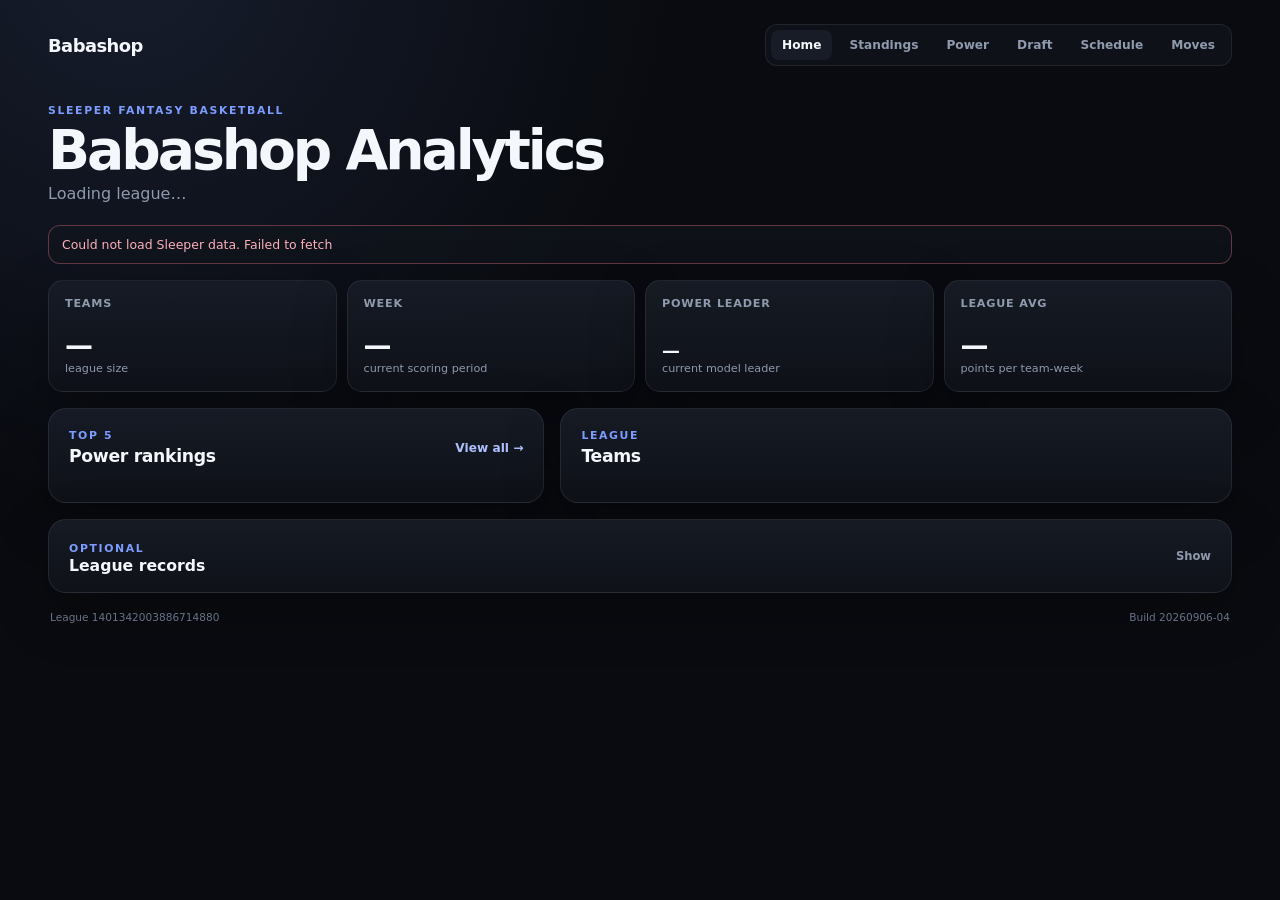
==== commit d94a3b38: "Add moves, schedule strength, and player grades" ====
--- a/index.html
+++ b/index.html
@@ -1,49 +1,17 @@
 <!doctype html>
-<html lang="en">
-<head>
-  <meta charset="utf-8">
-  <meta name="viewport" content="width=device-width, initial-scale=1">
-  <meta http-equiv="Cache-Control" content="no-cache, no-store, must-revalidate">
-  <meta http-equiv="Pragma" content="no-cache">
-  <meta http-equiv="Expires" content="0">
-  <meta name="theme-color" content="#090b10">
-  <title>Babashop — Fantasy Basketball Analytics</title>
-  <link rel="stylesheet" href="styles.css?v=20260906-03">
-</head>
-<body data-page="home" class="loading">
-  <div class="app-shell">
-    <header class="topbar">
-      <a class="brand" href="index.html?v=20260906-03">Babashop</a>
-      <nav class="nav">
-        <a class="active" href="index.html?v=20260906-03">Home</a>
-        <a href="standings.html?v=20260906-03">Standings</a>
-        <a href="power.html?v=20260906-03">Power</a>
-        <a href="draft.html?v=20260906-03">Draft</a>
-      </nav>
-    </header>
-    <section class="hero compact-hero">
-      <div class="league-heading">
-        <img id="leagueAvatar" class="league-avatar hidden" alt="">
-        <div><div class="eyebrow">Sleeper fantasy basketball</div><h1 id="leagueName">Babashop Analytics</h1><p id="leagueMeta" class="muted">Loading league…</p></div>
-      </div>
-    </section>
-    <div id="statusBanner" class="status-banner">Loading Sleeper data…</div>
-    <main class="dashboard">
-      <section class="summary-grid">
-        <article class="stat-card"><span class="stat-label">Teams</span><strong id="teamCount" class="stat-value">—</strong><span class="stat-note">league size</span></article>
-        <article class="stat-card"><span class="stat-label">Week</span><strong id="currentWeek" class="stat-value">—</strong><span class="stat-note">current scoring period</span></article>
-        <article class="stat-card"><span class="stat-label">Power leader</span><strong id="powerLeader" class="stat-value stat-value-text">—</strong><span id="powerLeaderNote" class="stat-note">current model leader</span></article>
-        <article class="stat-card"><span class="stat-label">League avg</span><strong id="leagueAverage" class="stat-value">—</strong><span class="stat-note">points per team-week</span></article>
-      </section>
-      <section class="panel-grid home-grid">
-        <article class="panel"><div class="section-heading"><div><div class="eyebrow">Top 5</div><h2>Power rankings</h2></div><a class="text-link" href="power.html?v=20260906-03">View all →</a></div><div id="powerPreview" class="ranking-list"></div></article>
-        <article class="panel"><div class="section-heading"><div><div class="eyebrow">League</div><h2>Teams</h2></div></div><div id="teamDirectory" class="directory-grid"></div></article>
-      </section>
-      <details class="panel collapsible-panel"><summary><span><span class="eyebrow">Optional</span><strong>League records</strong></span><span class="summary-hint">Show</span></summary><div id="homeExtras" class="mini-stat-grid details-content"></div></details>
-    </main>
-    <footer class="footer">League 1401342003886714880 <span>Build 20260906-03</span></footer>
-  </div>
-  <script src="common.js?v=20260906-03" defer></script>
-  <script src="page.js?v=20260906-03" defer></script>
-</body>
-</html>+<html lang="en"><head>
+<meta charset="utf-8"><meta name="viewport" content="width=device-width,initial-scale=1">
+<meta http-equiv="Cache-Control" content="no-cache, no-store, must-revalidate"><meta http-equiv="Pragma" content="no-cache"><meta http-equiv="Expires" content="0"><meta name="theme-color" content="#090b10">
+<title>Babashop — Fantasy Basketball Analytics</title><link rel="stylesheet" href="styles.css?v=20260906-04"></head>
+<body data-page="home" class="loading"><div class="app-shell">
+<header class="topbar"><a class="brand" href="index.html?v=20260906-04">Babashop</a><nav class="nav">
+<a class="active" href="index.html?v=20260906-04">Home</a><a href="standings.html?v=20260906-04">Standings</a><a href="power.html?v=20260906-04">Power</a><a href="draft.html?v=20260906-04">Draft</a><a href="schedule.html?v=20260906-04">Schedule</a><a href="transactions.html?v=20260906-04">Moves</a>
+</nav></header>
+<section class="hero compact-hero"><div class="league-heading"><img id="leagueAvatar" class="league-avatar hidden" alt=""><div><div class="eyebrow">Sleeper fantasy basketball</div><h1 id="leagueName">Babashop Analytics</h1><p id="leagueMeta" class="muted">Loading league…</p></div></div></section>
+<div id="statusBanner" class="status-banner">Loading Sleeper data…</div>
+<main class="dashboard">
+<section class="summary-grid"><article class="stat-card"><span class="stat-label">Teams</span><strong id="teamCount" class="stat-value">—</strong><span class="stat-note">league size</span></article><article class="stat-card"><span class="stat-label">Week</span><strong id="currentWeek" class="stat-value">—</strong><span class="stat-note">current scoring period</span></article><article class="stat-card"><span class="stat-label">Power leader</span><strong id="powerLeader" class="stat-value stat-value-text">—</strong><span id="powerLeaderNote" class="stat-note">current model leader</span></article><article class="stat-card"><span class="stat-label">League avg</span><strong id="leagueAverage" class="stat-value">—</strong><span class="stat-note">points per team-week</span></article></section>
+<section class="panel-grid home-grid"><article class="panel"><div class="section-heading"><div><div class="eyebrow">Top 5</div><h2>Power rankings</h2></div><a class="text-link" href="power.html?v=20260906-04">View all →</a></div><div id="powerPreview" class="ranking-list"></div></article><article class="panel"><div class="section-heading"><div><div class="eyebrow">League</div><h2>Teams</h2></div></div><div id="teamDirectory" class="directory-grid"></div></article></section>
+<details class="panel collapsible-panel"><summary><span><span class="eyebrow">Optional</span><strong>League records</strong></span><span class="summary-hint">Show</span></summary><div id="homeExtras" class="mini-stat-grid details-content"></div></details>
+</main><footer class="footer">League 1401342003886714880 <span>Build 20260906-04</span></footer></div>
+<script src="common.js?v=20260906-04" defer></script><script src="page.js?v=20260906-04" defer></script></body></html>
--- a/styles.css
+++ b/styles.css
@@ -1,14 +1,24 @@
-:root{color-scheme:dark;--bg:#090b10;--surface:#11151d;--surface2:#171c26;--line:rgba(255,255,255,.08);--line2:rgba(255,255,255,.14);--text:#f4f7fb;--muted:#8f9aae;--accent:#7c9cff;--accent-soft:rgba(124,156,255,.14);--positive:#5bd6a2;--negative:#ff7d8f;--warning:#f5c66d;--radius:18px;--shadow:0 18px 55px rgba(0,0,0,.28)}
+:root{
+  color-scheme:dark;
+  --bg:#090b10;--surface:#11151d;--surface2:#171c26;--surface3:#1d2430;
+  --line:rgba(255,255,255,.08);--line2:rgba(255,255,255,.14);
+  --text:#f4f7fb;--muted:#8f9aae;--accent:#7c9cff;--accent-soft:rgba(124,156,255,.14);
+  --positive:#5bd6a2;--negative:#ff7d8f;--warning:#f5c66d;--radius:18px;--shadow:0 18px 55px rgba(0,0,0,.28)
+}
 *{box-sizing:border-box}html{background:var(--bg)}body{margin:0;min-height:100vh;font-family:Inter,ui-sans-serif,system-ui,-apple-system,BlinkMacSystemFont,"Segoe UI",sans-serif;background:radial-gradient(circle at 10% -5%,rgba(124,156,255,.12),transparent 34rem),var(--bg);color:var(--text)}a{color:inherit}button,select{font:inherit}.hidden{display:none!important}.muted{color:var(--muted)}
-.app-shell{width:min(1360px,100%);margin:0 auto;padding:24px clamp(16px,4vw,48px) 44px}.topbar{display:flex;align-items:center;justify-content:space-between;gap:18px;margin-bottom:34px}.brand{font-size:1.12rem;font-weight:900;letter-spacing:-.03em;text-decoration:none}.nav{display:flex;gap:6px;padding:5px;border:1px solid var(--line);border-radius:12px;background:rgba(17,21,29,.72);overflow-x:auto}.nav a{padding:8px 11px;border-radius:8px;color:var(--muted);font-size:.78rem;font-weight:800;text-decoration:none;white-space:nowrap}.nav a.active,.nav a:hover{background:var(--surface2);color:var(--text)}
+.app-shell{width:min(1360px,100%);margin:0 auto;padding:24px clamp(16px,4vw,48px) 44px}.topbar{display:flex;align-items:center;justify-content:space-between;gap:18px;margin-bottom:34px}.brand{font-size:1.12rem;font-weight:900;letter-spacing:-.03em;text-decoration:none}.nav{display:flex;gap:6px;padding:5px;border:1px solid var(--line);border-radius:12px;background:rgba(17,21,29,.72);overflow-x:auto;max-width:100%;scrollbar-width:none}.nav::-webkit-scrollbar{display:none}.nav a{flex:0 0 auto;padding:8px 11px;border-radius:8px;color:var(--muted);font-size:.76rem;font-weight:800;text-decoration:none;white-space:nowrap}.nav a.active,.nav a:hover{background:var(--surface2);color:var(--text)}
 .hero,.page-heading,.team-hero{margin-bottom:20px}.compact-hero{padding:4px 0 2px}.league-heading,.team-hero{display:flex;align-items:center;gap:14px}.league-avatar,.team-avatar,.team-hero-avatar{flex:0 0 auto;border:1px solid var(--line2);background:var(--surface2);object-fit:cover}.league-avatar{width:54px;height:54px;border-radius:15px}.team-avatar{width:38px;height:38px;border-radius:12px}.team-hero-avatar{width:68px;height:68px;border-radius:18px}.eyebrow{margin-bottom:6px;color:var(--accent);font-size:.68rem;font-weight:850;letter-spacing:.15em;text-transform:uppercase}h1,h2,p{margin-top:0}h1{margin-bottom:6px;font-size:clamp(2rem,5vw,3.45rem);line-height:1;letter-spacing:-.055em}h2{margin-bottom:0;font-size:1.08rem;letter-spacing:-.02em}.page-heading p,.hero p,.team-hero p{margin-bottom:0}
-.status-banner{margin-bottom:16px;padding:11px 13px;border:1px solid var(--line);border-radius:12px;background:rgba(17,21,29,.72);color:var(--muted);font-size:.78rem}.status-banner.success{border-color:rgba(91,214,162,.22);color:#a7efd0}.status-banner.error{border-color:rgba(255,125,143,.35);color:#ffb0bd}.dashboard{display:grid;gap:16px}.summary-grid{display:grid;grid-template-columns:repeat(4,minmax(0,1fr));gap:10px}.stat-card,.panel{border:1px solid var(--line);background:linear-gradient(180deg,rgba(23,28,38,.94),rgba(15,18,25,.96));box-shadow:var(--shadow)}.stat-card{min-height:112px;padding:16px;border-radius:15px;display:flex;flex-direction:column;justify-content:flex-end}.stat-label,.stat-note{color:var(--muted)}.stat-label{margin-bottom:auto;font-size:.7rem;font-weight:800;text-transform:uppercase;letter-spacing:.07em}.stat-value{margin:10px 0 2px;font-size:1.75rem;line-height:1;letter-spacing:-.045em}.stat-value-text{font-size:1.12rem;white-space:nowrap;overflow:hidden;text-overflow:ellipsis}.stat-note{font-size:.7rem}.panel{padding:20px;border-radius:var(--radius);overflow:hidden}.panel-grid{display:grid;grid-template-columns:repeat(2,minmax(0,1fr));gap:16px}.home-grid{grid-template-columns:minmax(0,.85fr) minmax(0,1.15fr)}.section-heading{display:flex;align-items:center;justify-content:space-between;gap:14px;margin-bottom:16px}.section-heading .eyebrow{margin-bottom:4px}.text-link{color:#afc0ff;font-size:.76rem;font-weight:800;text-decoration:none}.pill{padding:5px 8px;border-radius:999px;background:var(--accent-soft);color:#afc0ff;font-size:.65rem;font-weight:850;text-transform:uppercase;letter-spacing:.05em}
-.ranking-list,.matchup-list,.form-list,.draft-list,.roster-list{display:grid;gap:9px}.ranking-row{display:grid;grid-template-columns:28px minmax(0,1fr) auto;align-items:center;gap:10px;padding:10px 11px;border:1px solid var(--line);border-radius:12px;background:rgba(255,255,255,.025)}.ranking-link{text-decoration:none}.ranking-link:hover{border-color:var(--line2);background:rgba(255,255,255,.04)}.ranking-row-large{padding:14px}.rank-number{color:var(--muted);font-size:.76rem;font-weight:850}.rank-copy{min-width:0}.rank-name{display:block;overflow:hidden;text-overflow:ellipsis;white-space:nowrap;font-size:.88rem;font-weight:850}.rank-detail{display:block;margin-top:2px;color:var(--muted);font-size:.69rem}.rank-score{min-width:42px;text-align:right;color:var(--accent);font-size:1.06rem;font-weight:900}.directory-grid{display:grid;grid-template-columns:repeat(2,minmax(0,1fr));gap:8px}.directory-card{display:flex;align-items:center;justify-content:space-between;gap:8px;padding:10px;border:1px solid var(--line);border-radius:12px;background:rgba(255,255,255,.025);text-decoration:none}.directory-card:hover{border-color:var(--line2)}.directory-arrow{color:var(--muted)}.team-cell{display:flex;align-items:center;gap:9px;min-width:0}.team-link{text-decoration:none}.team-cell-copy{min-width:0}.team-name,.team-owner{display:block;overflow:hidden;text-overflow:ellipsis;white-space:nowrap}.team-name{font-size:.82rem;font-weight:850}.team-owner{margin-top:2px;color:var(--muted);font-size:.68rem}
+.status-banner{margin-bottom:16px;padding:11px 13px;border:1px solid var(--line);border-radius:12px;background:rgba(17,21,29,.72);color:var(--muted);font-size:.78rem}.status-banner.success{border-color:rgba(91,214,162,.22);color:#a7efd0}.status-banner.error{border-color:rgba(255,125,143,.35);color:#ffb0bd}.dashboard{display:grid;gap:16px}.summary-grid{display:grid;grid-template-columns:repeat(4,minmax(0,1fr));gap:10px}.stat-card,.panel{border:1px solid var(--line);background:linear-gradient(180deg,rgba(23,28,38,.94),rgba(15,18,25,.96));box-shadow:var(--shadow)}.stat-card{min-height:112px;padding:16px;border-radius:15px;display:flex;flex-direction:column;justify-content:flex-end}.stat-label,.stat-note{color:var(--muted)}.stat-label{margin-bottom:auto;font-size:.7rem;font-weight:800;text-transform:uppercase;letter-spacing:.07em}.stat-value{margin:10px 0 2px;font-size:1.75rem;line-height:1;letter-spacing:-.045em}.stat-value-text{font-size:1.12rem;white-space:nowrap;overflow:hidden;text-overflow:ellipsis}.stat-note{font-size:.7rem}.panel{padding:20px;border-radius:var(--radius);overflow:hidden}.panel-grid{display:grid;grid-template-columns:repeat(2,minmax(0,1fr));gap:16px}.home-grid{grid-template-columns:minmax(0,.85fr) minmax(0,1.15fr)}.section-heading{display:flex;align-items:center;justify-content:space-between;gap:14px;margin-bottom:16px}.section-heading .eyebrow{margin-bottom:4px}.text-link{color:#afc0ff;font-size:.76rem;font-weight:800;text-decoration:none}.pill{display:inline-flex;padding:5px 8px;border-radius:999px;background:var(--accent-soft);color:#afc0ff;font-size:.65rem;font-weight:850;text-transform:uppercase;letter-spacing:.05em}
+.ranking-list,.matchup-list,.form-list,.draft-list,.roster-list,.transaction-list,.schedule-list{display:grid;gap:9px}.ranking-row{display:grid;grid-template-columns:28px minmax(0,1fr) auto;align-items:center;gap:10px;padding:10px 11px;border:1px solid var(--line);border-radius:12px;background:rgba(255,255,255,.025)}.ranking-link{text-decoration:none}.ranking-link:hover{border-color:var(--line2);background:rgba(255,255,255,.04)}.ranking-row-large{padding:14px}.rank-number{color:var(--muted);font-size:.76rem;font-weight:850}.rank-copy{min-width:0}.rank-name{display:block;overflow:hidden;text-overflow:ellipsis;white-space:nowrap;font-size:.88rem;font-weight:850}.rank-detail{display:block;margin-top:2px;color:var(--muted);font-size:.69rem}.rank-score{min-width:42px;text-align:right;color:var(--accent);font-size:1.06rem;font-weight:900}.directory-grid{display:grid;grid-template-columns:repeat(2,minmax(0,1fr));gap:8px}.directory-card{display:flex;align-items:center;justify-content:space-between;gap:8px;padding:10px;border:1px solid var(--line);border-radius:12px;background:rgba(255,255,255,.025);text-decoration:none}.directory-card:hover{border-color:var(--line2)}.directory-arrow{color:var(--muted)}.team-cell{display:flex;align-items:center;gap:9px;min-width:0}.team-link{text-decoration:none}.team-cell-copy{min-width:0}.team-name,.team-owner{display:block;overflow:hidden;text-overflow:ellipsis;white-space:nowrap}.team-name{font-size:.82rem;font-weight:850}.team-owner{margin-top:2px;color:var(--muted);font-size:.68rem}
 .table-wrap{overflow-x:auto}table{width:100%;border-collapse:collapse;font-size:.82rem}th,td{padding:11px 9px;border-bottom:1px solid var(--line);text-align:right;white-space:nowrap}th{color:var(--muted);font-size:.67rem;letter-spacing:.06em;text-transform:uppercase}th:nth-child(1),td:nth-child(1),th:nth-child(2),td:nth-child(2){text-align:left}tbody tr:last-child td{border-bottom:0}.diff-positive{color:var(--positive)}.diff-negative{color:var(--negative)}
 .collapsible-panel{padding:0}.collapsible-panel summary{display:flex;align-items:center;justify-content:space-between;gap:14px;padding:17px 20px;cursor:pointer;list-style:none}.collapsible-panel summary::-webkit-details-marker{display:none}.collapsible-panel summary strong{display:block;font-size:.98rem}.summary-hint{color:var(--muted);font-size:.72rem;font-weight:800}.collapsible-panel[open] .summary-hint{font-size:0}.collapsible-panel[open] .summary-hint:after{content:"Hide";font-size:.72rem}.details-content{padding:0 20px 20px}.prose{color:var(--muted);font-size:.84rem;line-height:1.55}.prose p:last-child{margin-bottom:0}
 .mini-stat-grid{display:grid;grid-template-columns:repeat(3,minmax(0,1fr));gap:9px}.mini-stat{padding:12px;border:1px solid var(--line);border-radius:12px;background:rgba(255,255,255,.025)}.mini-stat span,.mini-stat small{display:block;color:var(--muted)}.mini-stat span{font-size:.65rem;text-transform:uppercase;letter-spacing:.06em}.mini-stat strong{display:block;margin:5px 0 3px;font-size:.9rem}.mini-stat small{font-size:.66rem;line-height:1.35}
 .select-label select,select{min-height:34px;padding:0 10px;border:1px solid var(--line);border-radius:9px;background:var(--surface2);color:var(--text)}.matchup-card{padding:13px;border:1px solid var(--line);border-radius:13px;background:rgba(255,255,255,.025)}.matchup-team{display:flex;align-items:center;justify-content:space-between;gap:10px}.matchup-team+.matchup-team{margin-top:8px;padding-top:8px;border-top:1px solid var(--line)}.matchup-team a{font-size:.82rem;font-weight:800;text-decoration:none}.matchup-team strong{font-size:.9rem}
 .draft-card{display:grid;grid-template-columns:28px minmax(0,1fr) auto;align-items:center;gap:11px;padding:13px;border:1px solid var(--line);border-radius:13px;background:rgba(255,255,255,.025);text-decoration:none}.draft-card:hover{border-color:var(--line2)}.draft-rank{color:var(--muted);font-size:.75rem;font-weight:850}.draft-main{min-width:0}.draft-main strong,.draft-main span,.draft-main small{display:block}.draft-main strong{font-size:.88rem}.draft-main span,.draft-main small{color:var(--muted)}.draft-main span{margin-top:2px;font-size:.7rem}.draft-main small{margin-top:5px;font-size:.66rem;white-space:nowrap;overflow:hidden;text-overflow:ellipsis}.draft-grade{text-align:right}.draft-grade strong{display:block;color:var(--accent);font-size:1.25rem}.draft-grade span{display:block;color:var(--muted);font-size:.65rem}
-.form-game{display:flex;align-items:center;gap:10px;padding:10px;border:1px solid var(--line);border-radius:11px}.form-game strong,.form-game small{display:block}.form-game strong{font-size:.78rem}.form-game small{margin-top:2px;color:var(--muted);font-size:.67rem}.form-badge{width:25px;height:25px;display:inline-flex;align-items:center;justify-content:center;border-radius:7px;font-size:.68rem;font-weight:900;background:var(--surface2)}.form-badge.win{color:var(--positive);background:rgba(91,214,162,.12)}.form-badge.loss{color:var(--negative);background:rgba(255,125,143,.12)}.form-badge.tie{color:var(--warning);background:rgba(245,198,109,.12)}.score-trend{display:grid;gap:8px}.score-bar-row{display:grid;grid-template-columns:32px minmax(0,1fr) 50px;align-items:center;gap:8px;color:var(--muted);font-size:.7rem}.score-bar-row strong{text-align:right;color:var(--text);font-size:.72rem}.score-bar-track{height:8px;border-radius:999px;background:rgba(255,255,255,.05);overflow:hidden}.score-bar{height:100%;border-radius:999px;background:linear-gradient(90deg,var(--accent),#a7efd0)}.roster-row{display:flex;align-items:center;justify-content:space-between;gap:12px;padding:10px 0;border-bottom:1px solid var(--line)}.roster-row:last-child{border-bottom:0}.roster-row strong{font-size:.8rem}.roster-row span{color:var(--muted);font-size:.68rem}.empty-state{padding:18px 12px;border:1px dashed var(--line2);border-radius:12px;color:var(--muted);font-size:.78rem;text-align:center}.footer{display:flex;justify-content:space-between;gap:16px;margin-top:18px;padding:0 2px;color:#687386;font-size:.66rem}
-@media(max-width:900px){.summary-grid{grid-template-columns:repeat(2,minmax(0,1fr))}.panel-grid,.home-grid{grid-template-columns:1fr}.mini-stat-grid{grid-template-columns:1fr}.directory-grid{grid-template-columns:1fr 1fr}}
-@media(max-width:640px){.app-shell{padding:16px 14px 34px}.topbar{align-items:flex-start;flex-direction:column;margin-bottom:24px}.nav{width:100%}.nav a{flex:1;text-align:center}.league-avatar{width:46px;height:46px}.team-hero-avatar{width:56px;height:56px}h1{font-size:2.08rem}.summary-grid{grid-template-columns:1fr 1fr}.stat-card{min-height:96px;padding:13px}.stat-value{font-size:1.45rem}.stat-value-text{font-size:.95rem}.panel{padding:16px}.collapsible-panel{padding:0}.collapsible-panel summary{padding:15px 16px}.details-content{padding:0 16px 16px}.directory-grid{grid-template-columns:1fr}.draft-main small{white-space:normal}.footer{flex-direction:column}}+.form-game{display:flex;align-items:center;gap:10px;padding:10px;border:1px solid var(--line);border-radius:11px}.form-game strong,.form-game small{display:block}.form-game strong{font-size:.78rem}.form-game small{margin-top:2px;color:var(--muted);font-size:.67rem}.form-badge{width:25px;height:25px;display:inline-flex;align-items:center;justify-content:center;border-radius:7px;font-size:.68rem;font-weight:900;background:var(--surface2)}.form-badge.win{color:var(--positive);background:rgba(91,214,162,.12)}.form-badge.loss{color:var(--negative);background:rgba(255,125,143,.12)}.form-badge.tie{color:var(--warning);background:rgba(245,198,109,.12)}.score-trend{display:grid;gap:8px}.score-bar-row{display:grid;grid-template-columns:32px minmax(0,1fr) 50px;align-items:center;gap:8px;color:var(--muted);font-size:.7rem}.score-bar-row strong{text-align:right;color:var(--text);font-size:.72rem}.score-bar-track{height:8px;border-radius:999px;background:rgba(255,255,255,.05);overflow:hidden}.score-bar{height:100%;border-radius:999px;background:linear-gradient(90deg,var(--accent),#a7efd0)}
+.schedule-row{display:grid;grid-template-columns:28px minmax(0,1.3fr) repeat(3,minmax(70px,.45fr));align-items:center;gap:10px;padding:12px;border:1px solid var(--line);border-radius:13px;background:rgba(255,255,255,.025);text-decoration:none}.schedule-row:hover{border-color:var(--line2)}.schedule-main{min-width:0}.schedule-main strong,.schedule-main small{display:block}.schedule-main strong{font-size:.84rem}.schedule-main small{margin-top:2px;color:var(--muted);font-size:.66rem}.schedule-metric{text-align:right}.schedule-metric span,.schedule-metric strong{display:block}.schedule-metric span{color:var(--muted);font-size:.58rem;text-transform:uppercase;letter-spacing:.06em}.schedule-metric strong{margin-top:3px;font-size:.78rem}
+.transaction-card{padding:14px;border:1px solid var(--line);border-radius:14px;background:rgba(255,255,255,.025)}.transaction-head{display:flex;align-items:center;justify-content:space-between;margin-bottom:10px}.transaction-head>div{display:flex;align-items:center;gap:8px}.transaction-head strong{font-size:.72rem;color:var(--muted)}.transaction-parties{display:grid;gap:8px}.transaction-party,.move-row{display:flex;align-items:center;justify-content:space-between;gap:14px;padding:10px;border:1px solid var(--line);border-radius:11px;background:rgba(0,0,0,.08);text-decoration:none}.transaction-party:hover{border-color:var(--line2)}.transaction-party-main{min-width:0}.transaction-party-main strong,.transaction-party-main small,.move-row strong,.move-row small{display:block}.transaction-party-main strong,.move-row strong{font-size:.78rem}.transaction-party-main small,.move-row small{margin-top:3px;color:var(--muted);font-size:.65rem;line-height:1.3}.grade-chip{flex:0 0 auto;min-width:44px;padding:6px 8px;border-radius:10px;background:var(--accent-soft);text-align:center}.grade-chip strong,.grade-chip span{display:block}.grade-chip strong{color:#b9c7ff;font-size:.92rem}.grade-chip span{margin-top:1px;color:var(--muted);font-size:.58rem}
+.player-grade-row{display:flex;align-items:center;justify-content:space-between;gap:12px;padding:10px 0;border-bottom:1px solid var(--line)}.player-grade-row:last-child{border-bottom:0}.player-grade-main{min-width:0}.player-grade-main strong,.player-grade-main span{display:block}.player-grade-main strong{font-size:.8rem}.player-grade-main span{margin-top:3px;color:var(--muted);font-size:.66rem;line-height:1.3}.player-grade-inactive{opacity:.62}.player-grade-inactive .grade-chip{background:rgba(255,125,143,.1)}.player-grade-inactive .grade-chip strong{color:var(--negative)}
+.empty-state{padding:18px 12px;border:1px dashed var(--line2);border-radius:12px;color:var(--muted);font-size:.78rem;text-align:center}.footer{display:flex;justify-content:space-between;gap:16px;margin-top:18px;padding:0 2px;color:#687386;font-size:.66rem}
+@media(max-width:900px){.summary-grid{grid-template-columns:repeat(2,minmax(0,1fr))}.panel-grid,.home-grid{grid-template-columns:1fr}.mini-stat-grid{grid-template-columns:1fr}.directory-grid{grid-template-columns:1fr 1fr}.schedule-row{grid-template-columns:28px minmax(0,1fr) 70px}.schedule-metric:nth-of-type(3),.schedule-metric:nth-of-type(4){display:none}}
+@media(max-width:640px){.app-shell{padding:16px 14px 34px}.topbar{align-items:flex-start;flex-direction:column;margin-bottom:24px}.nav{width:100%;padding:4px}.nav a{padding:8px 10px}.league-avatar{width:46px;height:46px}.team-hero-avatar{width:56px;height:56px}h1{font-size:2.08rem}.summary-grid{grid-template-columns:1fr 1fr}.stat-card{min-height:96px;padding:13px}.stat-value{font-size:1.45rem}.stat-value-text{font-size:.95rem}.panel{padding:16px}.collapsible-panel{padding:0}.collapsible-panel summary{padding:15px 16px}.details-content{padding:0 16px 16px}.directory-grid{grid-template-columns:1fr}.draft-main small{white-space:normal}.footer{flex-direction:column}.schedule-row{grid-template-columns:24px minmax(0,1fr) 64px;padding:10px}.transaction-party,.move-row{align-items:flex-start}.transaction-party-main small,.move-row small{white-space:normal}.grade-chip{min-width:42px}}
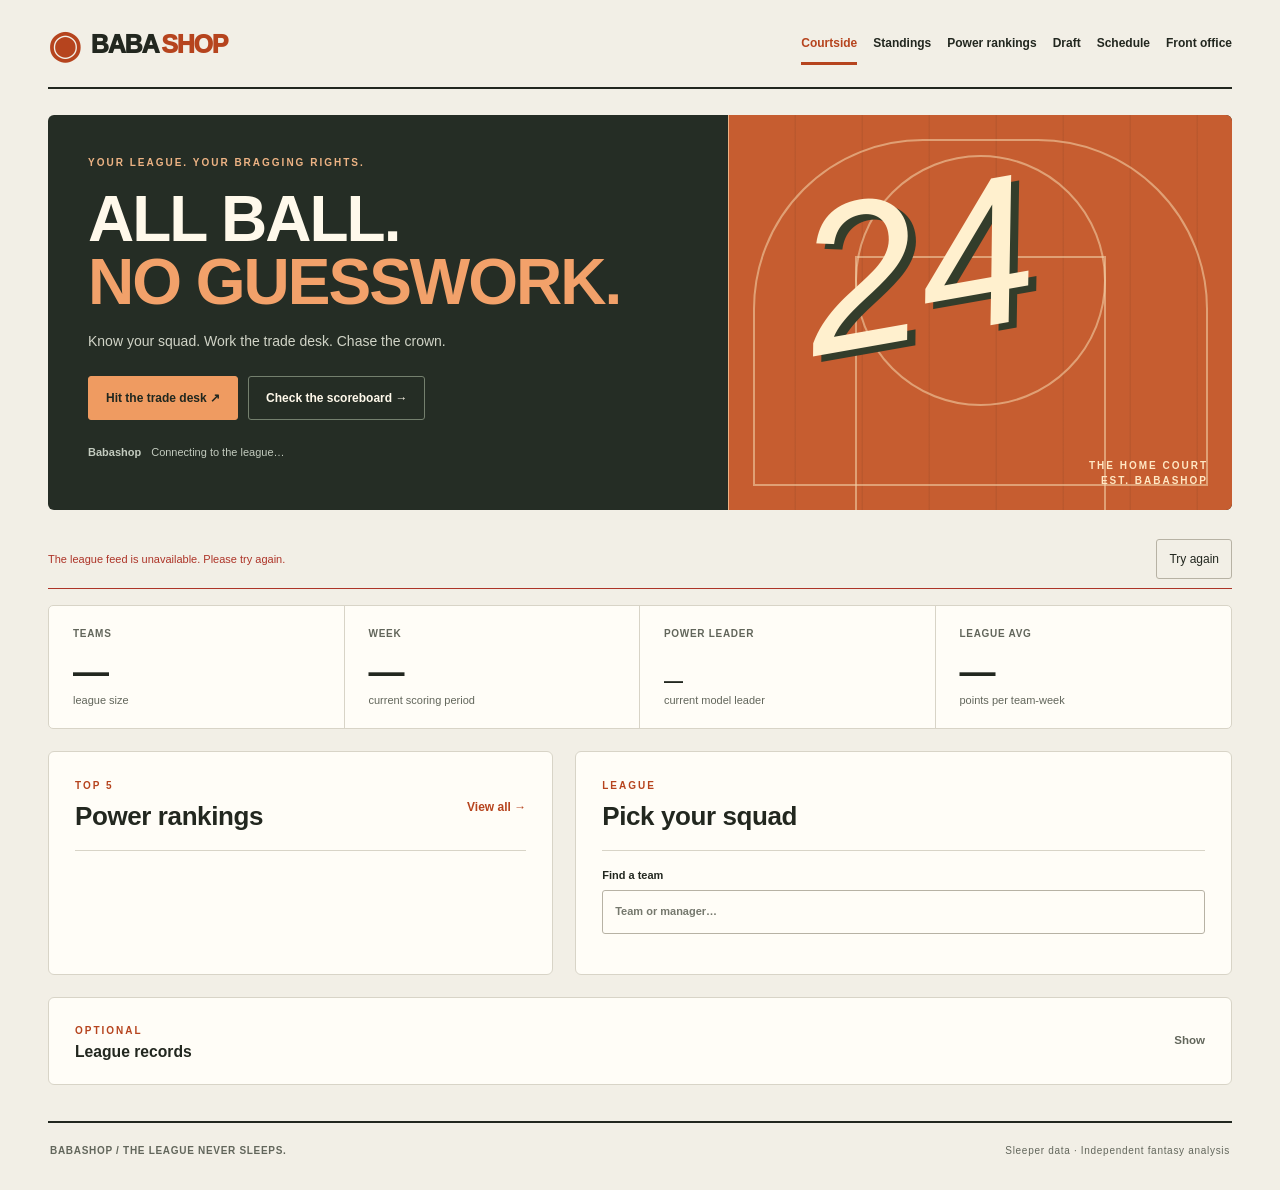
==== commit bd60eb60: "Revamp Babashop with courtside design, interactive trade machine and confidence-aware ratings" ====
--- a/index.html
+++ b/index.html
@@ -2,16 +2,16 @@
 <html lang="en"><head>
 <meta charset="utf-8"><meta name="viewport" content="width=device-width,initial-scale=1">
 <meta http-equiv="Cache-Control" content="no-cache, no-store, must-revalidate"><meta http-equiv="Pragma" content="no-cache"><meta http-equiv="Expires" content="0"><meta name="theme-color" content="#090b10">
-<title>Babashop — Fantasy Basketball Analytics</title><link rel="stylesheet" href="styles.css?v=20260906-04"></head>
-<body data-page="home" class="loading"><div class="app-shell">
-<header class="topbar"><a class="brand" href="index.html?v=20260906-04">Babashop</a><nav class="nav">
-<a class="active" href="index.html?v=20260906-04">Home</a><a href="standings.html?v=20260906-04">Standings</a><a href="power.html?v=20260906-04">Power</a><a href="draft.html?v=20260906-04">Draft</a><a href="schedule.html?v=20260906-04">Schedule</a><a href="transactions.html?v=20260906-04">Moves</a>
+<title>Babashop — Fantasy Basketball Analytics</title><link rel="stylesheet" href="styles.css?v=20261028-court"></head>
+<body data-page="home" class="loading"><a class="skip" href="#mainContent">Skip to content</a><div class="app-shell">
+<header class="topbar"><a class="brand" href="index.html?v=20261028-court"><span class="ball" aria-hidden="true">◉</span> BABA<span>SHOP</span></a><nav class="nav" aria-label="Main navigation">
+<a class="active" aria-current="page" href="index.html?v=20261028-court">Courtside</a><a href="standings.html?v=20261028-court">Standings</a><a href="power.html?v=20261028-court">Power rankings</a><a href="draft.html?v=20261028-court">Draft</a><a href="schedule.html?v=20261028-court">Schedule</a><a href="transactions.html?v=20261028-court">Front office</a>
 </nav></header>
-<section class="hero compact-hero"><div class="league-heading"><img id="leagueAvatar" class="league-avatar hidden" alt=""><div><div class="eyebrow">Sleeper fantasy basketball</div><h1 id="leagueName">Babashop Analytics</h1><p id="leagueMeta" class="muted">Loading league…</p></div></div></section>
-<div id="statusBanner" class="status-banner">Loading Sleeper data…</div>
-<main class="dashboard">
+<section class="hero court-hero"><div class="hero-copy"><div class="eyebrow">YOUR LEAGUE. YOUR BRAGGING RIGHTS.</div><h1>ALL BALL.<br><em>NO GUESSWORK.</em></h1><p>Know your squad. Work the trade desk. Chase the crown.</p><div class="hero-actions"><a class="button" href="transactions.html">Hit the trade desk ↗</a><a class="button secondary" href="standings.html">Check the scoreboard →</a></div><div class="league-stamp"><strong id="leagueName">Babashop</strong><span id="leagueMeta">Connecting to the league…</span></div></div><div class="court-art" aria-hidden="true"><div class="court-key"></div><div class="court-circle"></div><span class="court-number">24</span><span class="court-caption">THE HOME COURT<br>EST. BABASHOP</span></div></section><div id="statusBanner" role="status" class="status-banner">Loading Sleeper data…</div>
+<main id="mainContent" class="dashboard">
 <section class="summary-grid"><article class="stat-card"><span class="stat-label">Teams</span><strong id="teamCount" class="stat-value">—</strong><span class="stat-note">league size</span></article><article class="stat-card"><span class="stat-label">Week</span><strong id="currentWeek" class="stat-value">—</strong><span class="stat-note">current scoring period</span></article><article class="stat-card"><span class="stat-label">Power leader</span><strong id="powerLeader" class="stat-value stat-value-text">—</strong><span id="powerLeaderNote" class="stat-note">current model leader</span></article><article class="stat-card"><span class="stat-label">League avg</span><strong id="leagueAverage" class="stat-value">—</strong><span class="stat-note">points per team-week</span></article></section>
-<section class="panel-grid home-grid"><article class="panel"><div class="section-heading"><div><div class="eyebrow">Top 5</div><h2>Power rankings</h2></div><a class="text-link" href="power.html?v=20260906-04">View all →</a></div><div id="powerPreview" class="ranking-list"></div></article><article class="panel"><div class="section-heading"><div><div class="eyebrow">League</div><h2>Teams</h2></div></div><div id="teamDirectory" class="directory-grid"></div></article></section>
+<section class="panel-grid home-grid"><article class="panel"><div class="section-heading"><div><div class="eyebrow">Top 5</div><h2>Power rankings</h2></div><a class="text-link" href="power.html?v=20261028-court">View all →</a></div><div id="powerPreview" class="ranking-list"></div></article><article class="panel"><div class="section-heading"><div><div class="eyebrow">League</div><h2>Pick your squad</h2></div></div><label class="search-label">Find a team<input id="teamSearch" type="search" placeholder="Team or manager…"></label><div id="teamDirectory" class="directory-grid"></div></article></section>
 <details class="panel collapsible-panel"><summary><span><span class="eyebrow">Optional</span><strong>League records</strong></span><span class="summary-hint">Show</span></summary><div id="homeExtras" class="mini-stat-grid details-content"></div></details>
-</main><footer class="footer">League 1401342003886714880 <span>Build 20260906-04</span></footer></div>
-<script src="common.js?v=20260906-04" defer></script><script src="page.js?v=20260906-04" defer></script></body></html>
+</main><footer class="footer"><strong>BABASHOP / THE LEAGUE NEVER SLEEPS.</strong><span>Sleeper data · Independent fantasy analysis</span></footer></div>
+<script src="common.js?v=20261028-court" defer></script><script src="ratings.js?v=20261028-court" defer></script><script src="experience.js?v=20261028-court" defer></script><script src="page.js?v=20261028-court" defer></script></body></html>
+
--- a/styles.css
+++ b/styles.css
@@ -22,3 +22,13 @@
 .empty-state{padding:18px 12px;border:1px dashed var(--line2);border-radius:12px;color:var(--muted);font-size:.78rem;text-align:center}.footer{display:flex;justify-content:space-between;gap:16px;margin-top:18px;padding:0 2px;color:#687386;font-size:.66rem}
 @media(max-width:900px){.summary-grid{grid-template-columns:repeat(2,minmax(0,1fr))}.panel-grid,.home-grid{grid-template-columns:1fr}.mini-stat-grid{grid-template-columns:1fr}.directory-grid{grid-template-columns:1fr 1fr}.schedule-row{grid-template-columns:28px minmax(0,1fr) 70px}.schedule-metric:nth-of-type(3),.schedule-metric:nth-of-type(4){display:none}}
 @media(max-width:640px){.app-shell{padding:16px 14px 34px}.topbar{align-items:flex-start;flex-direction:column;margin-bottom:24px}.nav{width:100%;padding:4px}.nav a{padding:8px 10px}.league-avatar{width:46px;height:46px}.team-hero-avatar{width:56px;height:56px}h1{font-size:2.08rem}.summary-grid{grid-template-columns:1fr 1fr}.stat-card{min-height:96px;padding:13px}.stat-value{font-size:1.45rem}.stat-value-text{font-size:.95rem}.panel{padding:16px}.collapsible-panel{padding:0}.collapsible-panel summary{padding:15px 16px}.details-content{padding:0 16px 16px}.directory-grid{grid-template-columns:1fr}.draft-main small{white-space:normal}.footer{flex-direction:column}.schedule-row{grid-template-columns:24px minmax(0,1fr) 64px;padding:10px}.transaction-party,.move-row{align-items:flex-start}.transaction-party-main small,.move-row small{white-space:normal}.grade-chip{min-width:42px}}
+
+/* Courtside: warm paper, scoreboard ink, hardwood orange. */
+:root{color-scheme:light;--bg:#f2efe6;--surface:#fffdf7;--surface2:#e8e4d8;--surface3:#ded9cd;--line:#d8d4c7;--line2:#b7b2a4;--text:#22271f;--muted:#62665b;--accent:#b6441e;--accent-soft:#f4dece;--positive:#286347;--negative:#ad3428;--radius:6px;--shadow:none}
+body{background:var(--bg);font-family:Arial,Helvetica,sans-serif;font-size:15px;line-height:1.5}button,input,select{font:inherit}button,a,input,select,summary{-webkit-tap-highlight-color:transparent}a,button{touch-action:manipulation}button{cursor:pointer}a:focus-visible,button:focus-visible,input:focus-visible,select:focus-visible,summary:focus-visible{outline:3px solid #b6441e;outline-offset:4px}.skip{position:absolute;top:-100px;left:16px;background:white;padding:12px;z-index:10}.skip:focus{top:10px}.app-shell{max-width:1440px;padding:24px 48px 32px}.topbar{border-bottom:2px solid var(--text);padding-bottom:22px;margin-bottom:26px;flex-wrap:wrap}.brand{display:flex;align-items:center;font-size:25px;letter-spacing:-1.2px;gap:3px;font-weight:950}.brand>span:last-child{color:var(--accent)}.brand .ball{margin-right:8px;font-size:38px;color:var(--accent);line-height:1}.nav{background:transparent;border:0;border-radius:0;padding:0;gap:16px}.nav a{font-size:12px;color:var(--text);padding:10px 0;border-bottom:3px solid transparent;border-radius:0}.nav a.active,.nav a:hover{background:none;border-color:var(--accent);color:var(--accent)}h1,h2,.stat-value,.rank-score,.draft-grade strong{font-family:Impact,'Arial Narrow',Arial,sans-serif;font-weight:800}h1{letter-spacing:-1px;font-size:clamp(2.5rem,5vw,4.7rem)}h2{font-size:26px;letter-spacing:-.4px}.eyebrow{font-size:10px;color:var(--accent);letter-spacing:2px}.court-hero{display:grid;grid-template-columns:1.35fr 1fr;background:#252d25;color:#fff9eb;min-height:395px;border-radius:6px;overflow:hidden;position:relative}.hero-copy{padding:40px;z-index:1}.court-hero .eyebrow{color:#edb384}.court-hero h1{font-size:clamp(48px,6.5vw,88px);line-height:.98;letter-spacing:-2px;margin:18px 0}.court-hero h1 em{font-style:normal;color:#f2a16a}.court-hero p{font-size:14px;color:#d1d4c7}.hero-actions{display:flex;flex-wrap:wrap;gap:10px;margin:24px 0}.button{display:inline-flex;background:#ef9b61;color:#20271f;padding:12px 17px;border:1px solid #ef9b61;border-radius:3px;text-decoration:none;font-size:12px;font-weight:bold}.button:hover{background:#ffc08a}.button.secondary{background:transparent;color:#fff9eb;border-color:#74806e}.league-stamp{display:flex;flex-wrap:wrap;gap:10px;font-size:11px;color:#c3cbbf}.court-art{position:relative;overflow:hidden;background:#c65d30;background-image:repeating-linear-gradient(90deg,transparent 0,transparent 65px,#87432330 66px,#87432330 67px);border-left:1px solid #eeb083}.court-art:before{content:'';position:absolute;inset:24px;border:2px solid #f4d5aa90;border-radius:170px 170px 0 0}.court-key{position:absolute;left:25%;right:25%;bottom:-3px;height:65%;border:2px solid #f4d5aa90}.court-circle{position:absolute;left:25%;width:50%;aspect-ratio:1;border:2px solid #f4d5aa90;border-radius:50%;top:10%}.court-number{position:absolute;top:14%;left:14%;font:italic 210px/.9 Impact,'Arial Narrow',sans-serif;color:#fff0ce;transform:rotate(-10deg);text-shadow:7px 7px 0 #333d2b}.court-caption{position:absolute;bottom:22px;right:24px;text-align:right;font-size:10px;font-weight:bold;letter-spacing:2px;color:#ffe8c4}.status-banner{padding:9px 0;border:0;border-bottom:1px solid var(--line);background:none;border-radius:0;font-size:11px;display:flex;align-items:center;gap:10px}.status-banner.success{color:var(--positive);border-color:var(--line)}.status-banner.error{color:var(--negative);border-color:var(--negative)}.dashboard{gap:22px}.summary-grid{gap:0;border:1px solid var(--line);border-radius:5px;background:var(--surface)}.stat-card{border:0;border-right:1px solid var(--line);border-radius:0;background:none;padding:20px 24px;min-height:122px}.stat-card:last-child{border-right:0}.stat-label{font-size:10px}.stat-value{font-size:36px}.stat-value-text{font-family:Arial,sans-serif;font-size:19px;letter-spacing:-.5px;white-space:normal}.stat-note{font-size:11px}.panel{background:var(--surface);border:1px solid var(--line);padding:26px;border-radius:6px}.panel-grid{gap:22px}.home-grid{grid-template-columns:1fr 1.3fr}.section-heading{padding-bottom:14px;border-bottom:1px solid var(--line)}.text-link{color:var(--accent);font-size:12px}.ranking-row{border:0;border-bottom:1px solid var(--line);border-radius:0;background:none;padding:16px 3px;grid-template-columns:34px minmax(0,1fr) 48px}.ranking-row:last-child{border-bottom:0}.ranking-row:hover,.directory-card:hover,.draft-card:hover,.schedule-row:hover{background:#f2ebde}.rank-number{font-size:22px;font-family:Impact,Arial,sans-serif;color:#7d806f}.rank-score{font-size:27px}.rank-name{font-size:14px}.rank-detail{font-size:11px;margin-top:5px}.ranking-row:first-child .rank-number{color:var(--accent)}.directory-grid{gap:10px}.directory-card{border-radius:3px;padding:15px 10px;background:#f8f5ed}.team-avatar{border-radius:50%;background:#e0b68d;width:36px;height:36px}.team-name{font-size:12px}.team-owner{font-size:10px}.directory-arrow{color:var(--accent)}.search-label{display:block;font-size:11px;font-weight:bold;margin-bottom:14px}.search-label input{margin-top:6px;width:100%}input,select{border:1px solid var(--line2);background:#fffdf7;color:var(--text);padding:10px 12px;border-radius:3px;min-height:44px;max-width:100%}input::placeholder{color:#75786d}.select-label{display:grid;gap:6px;font-size:12px;font-weight:bold}.select-label select,select{min-height:44px;background:#fffdf7;border-radius:3px}.mini-stat{background:#f6f3ea;border-radius:4px;padding:18px}.mini-stat strong{font-size:18px}.mini-stat small{font-size:11px}.mini-stat span{font-size:10px}.pill{background:#e9e6d9;color:#535c49;border-radius:3px;font-size:10px}.grade-chip{border-radius:3px;min-width:55px}.grade-chip strong{color:var(--accent);font-size:22px}.grade-chip span{font-size:10px}.transaction-card{background:none;border-radius:4px}.transaction-party,.move-row{background:#f7f4eb;border-radius:3px;padding:16px}.transaction-party-main strong,.move-row strong{font-size:14px}.transaction-party-main small,.move-row small{font-size:12px;line-height:1.6}.transaction-head strong{font-size:12px}.collapsible-panel{padding:0}.collapsible-panel summary{padding:20px 26px}.details-content{padding:0 26px 26px}.prose{font-size:14px}.empty-state{padding:28px;font-size:13px;border-radius:3px}.footer{margin-top:36px;padding-top:20px;border-top:2px solid var(--text);font-size:10px;letter-spacing:.7px;color:var(--muted)}.draft-card,.schedule-row,.matchup-card{border-radius:3px;background:#faf7f0;padding:18px}.draft-main strong,.schedule-main strong{font-size:15px}.draft-main small{font-size:12px}.draft-main span{font-size:12px}.draft-grade strong{font-size:30px}.matchup-team a,.matchup-team strong{font-size:15px}.matchup-team strong{font-family:monospace}.matchup-list{grid-template-columns:repeat(2,minmax(0,1fr))}.score-bar{background:var(--accent);border-radius:0}.score-bar-track{background:#e5e0d1}.player-grade-main strong{font-size:15px}.player-grade-main span{font-size:12px}.form-game strong{font-size:13px}.form-game small{font-size:11px}th,td{padding:16px 10px}th{font-size:11px}td{font-size:14px}.trade-grid{display:grid;grid-template-columns:1fr 45px 1fr;gap:16px}.trade-divider{align-self:center;text-align:center;font-size:32px;color:var(--accent)}.player-picker{margin-top:14px;max-height:330px;overflow:auto;display:grid;gap:5px}.player-option{display:flex;align-items:center;gap:10px;padding:10px;border:1px solid var(--line);border-radius:3px;font-size:13px;cursor:pointer}.player-option:has(input:checked){background:#f4dece;border-color:var(--accent)}.player-option input{min-height:20px;width:18px;height:18px;accent-color:var(--accent)}.player-option small{display:block;color:var(--muted);font-size:10px}.player-option .value{margin-left:auto;font-weight:bold;color:var(--accent)}.trade-result{margin-top:20px;background:#e8ecdf;padding:24px;border-left:4px solid #4f6544}.trade-result h3{font-size:23px;margin:0 0 10px}.trade-result p{margin:10px 0 0;font-size:13px}.trade-result .result-grid{display:grid;grid-template-columns:1fr 1fr;gap:16px}.trade-result strong{display:block}.fine{font-size:11px;color:var(--muted);margin-top:14px}.quiet{background:none;border:1px solid var(--line2);padding:8px 12px;border-radius:3px;color:var(--text);min-height:40px;font-size:12px}.filter-bar{display:flex;flex-wrap:wrap;gap:12px;margin-bottom:20px}.filter-bar label{display:grid;gap:5px;flex:1;font-size:11px;min-width:140px}.filter-bar input,.filter-bar select{width:100%}.team-hero{background:#252d25;color:#fff9eb;padding:30px;border-radius:5px}.team-hero .muted{color:#c2c8b8}.team-hero .eyebrow{color:#edb384}.loading .dashboard:before{content:'Warming up the court…';padding:15px;border:1px dashed var(--line2);font-size:13px}.toolbar{display:flex;gap:12px;align-items:center;flex-wrap:wrap;margin-bottom:15px}.toolbar label{font-size:12px}.model-note{font-size:11px;color:var(--muted);margin-top:8px}.form-badge{border-radius:50%;width:32px;height:32px}.page-heading{padding:12px 0 20px}.page-heading h1{text-transform:uppercase}.retry{margin-left:auto}
+@media(max-width:1000px){.app-shell{padding:20px 24px}.topbar{gap:12px}.nav{gap:16px}.court-number{font-size:165px;top:22%}.hero-copy{padding:30px}.home-grid{grid-template-columns:1fr}.panel-grid{grid-template-columns:1fr}.summary-grid{grid-template-columns:repeat(4,minmax(0,1fr))}.stat-card{padding:17px}.mini-stat-grid{grid-template-columns:repeat(3,minmax(0,1fr))}.schedule-row{grid-template-columns:28px minmax(0,1fr) 70px}}
+@media(max-width:650px){.app-shell{padding:14px 16px 28px}.topbar{padding-bottom:10px;margin-bottom:18px;gap:10px}.brand{font-size:23px}.nav{gap:19px;width:100%}.nav a{font-size:11px;padding:10px 0}.court-hero{grid-template-columns:1fr;min-height:0}.hero-copy{padding:28px 22px}.court-hero h1{font-size:56px;max-width:100%}.court-art{display:none}.hero-actions{gap:8px}.button{font-size:11px;padding:12px}.summary-grid{grid-template-columns:repeat(2,minmax(0,1fr))}.stat-card{border-bottom:1px solid var(--line);min-height:110px}.stat-card:nth-child(2){border-right:0}.stat-card:nth-child(n+3){border-bottom:0}.stat-value-text{font-size:16px}.panel{padding:19px}.collapsible-panel{padding:0}.collapsible-panel summary{padding:19px}.details-content{padding:0 19px 19px}h2{font-size:23px}.mini-stat-grid{grid-template-columns:1fr}.directory-grid{grid-template-columns:1fr}.trade-grid{grid-template-columns:1fr;gap:12px}.trade-divider{font-size:24px}.player-picker{max-height:240px}.trade-result{padding:18px}.trade-result .result-grid{grid-template-columns:1fr}.matchup-list{grid-template-columns:1fr}.footer{gap:10px}.transaction-party{padding:12px}.schedule-metric strong{font-size:13px}.rank-name{white-space:normal}.draft-main small{white-space:normal}.team-hero h1{font-size:34px}.team-hero{padding:22px}.status-banner{align-items:flex-start}.section-heading{gap:8px}}
+@media(prefers-reduced-motion:no-preference){a,button,.player-option{transition:background .15s,border-color .15s}.court-hero{animation:arrive .45s ease-out}@keyframes arrive{from{opacity:0;transform:translateY(7px)}to{opacity:1;transform:none}}}
+[hidden]{display:none!important}.court-hero h1{font-size:clamp(42px,5vw,68px)}
+@media(max-width:650px){.court-hero h1{font-size:clamp(34px,9.5vw,56px)}}
+@media(max-width:650px){.nav{display:grid;grid-template-columns:repeat(3,1fr);gap:0 15px;overflow:visible}.nav a{text-align:center;padding:9px 0}.court-hero h1{letter-spacing:-1.5px}}
